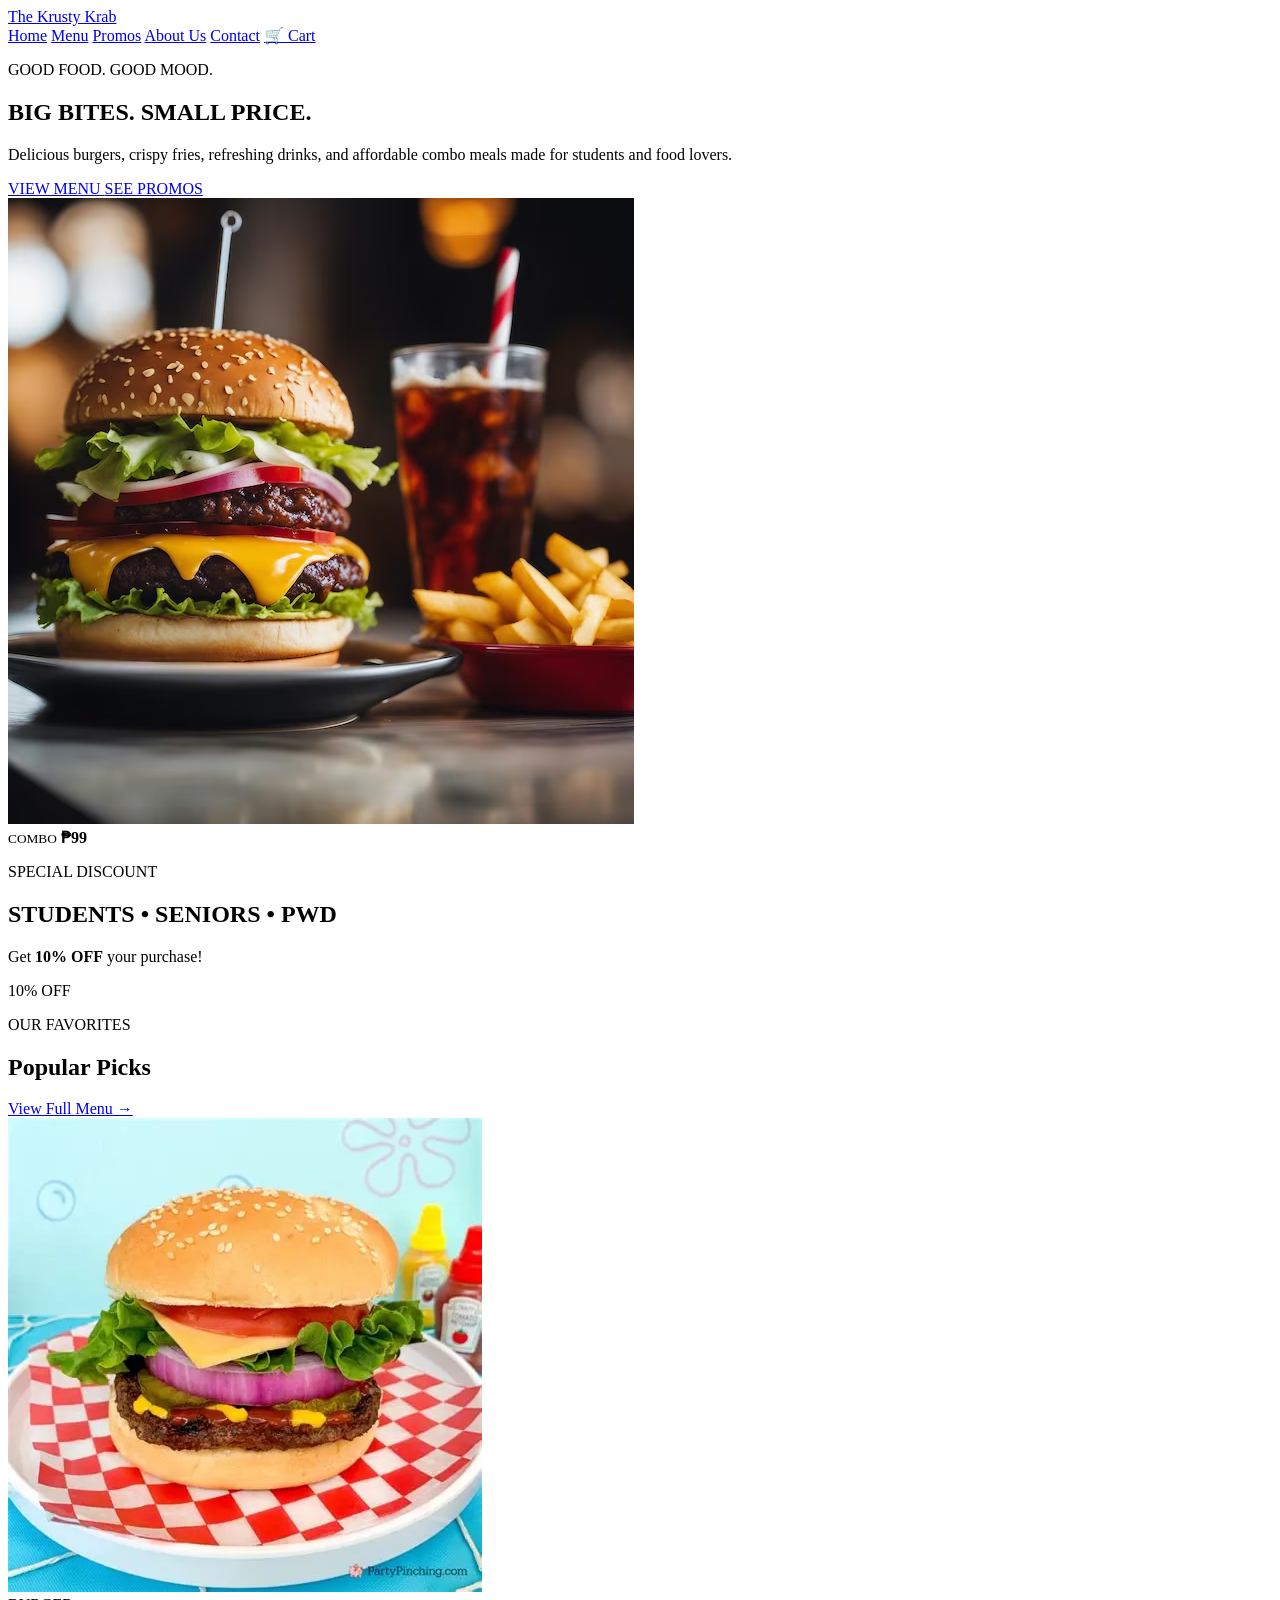
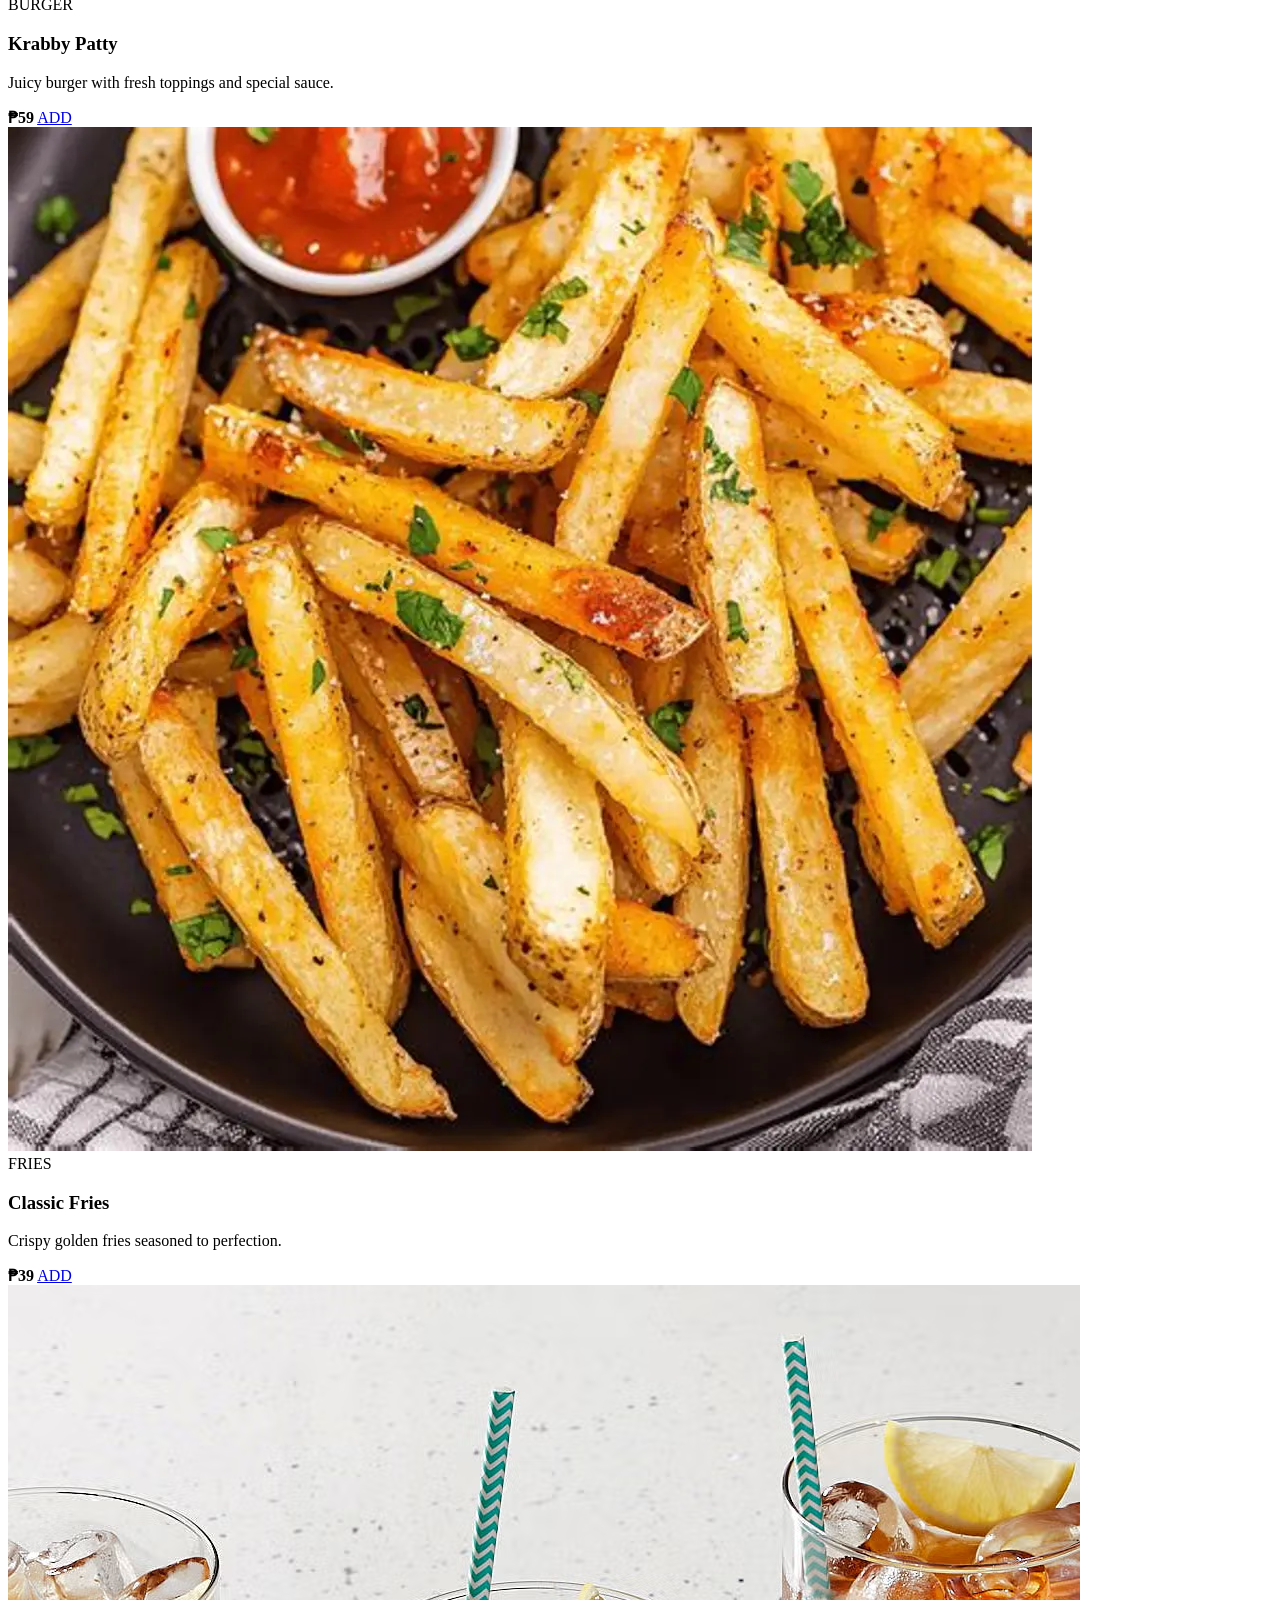
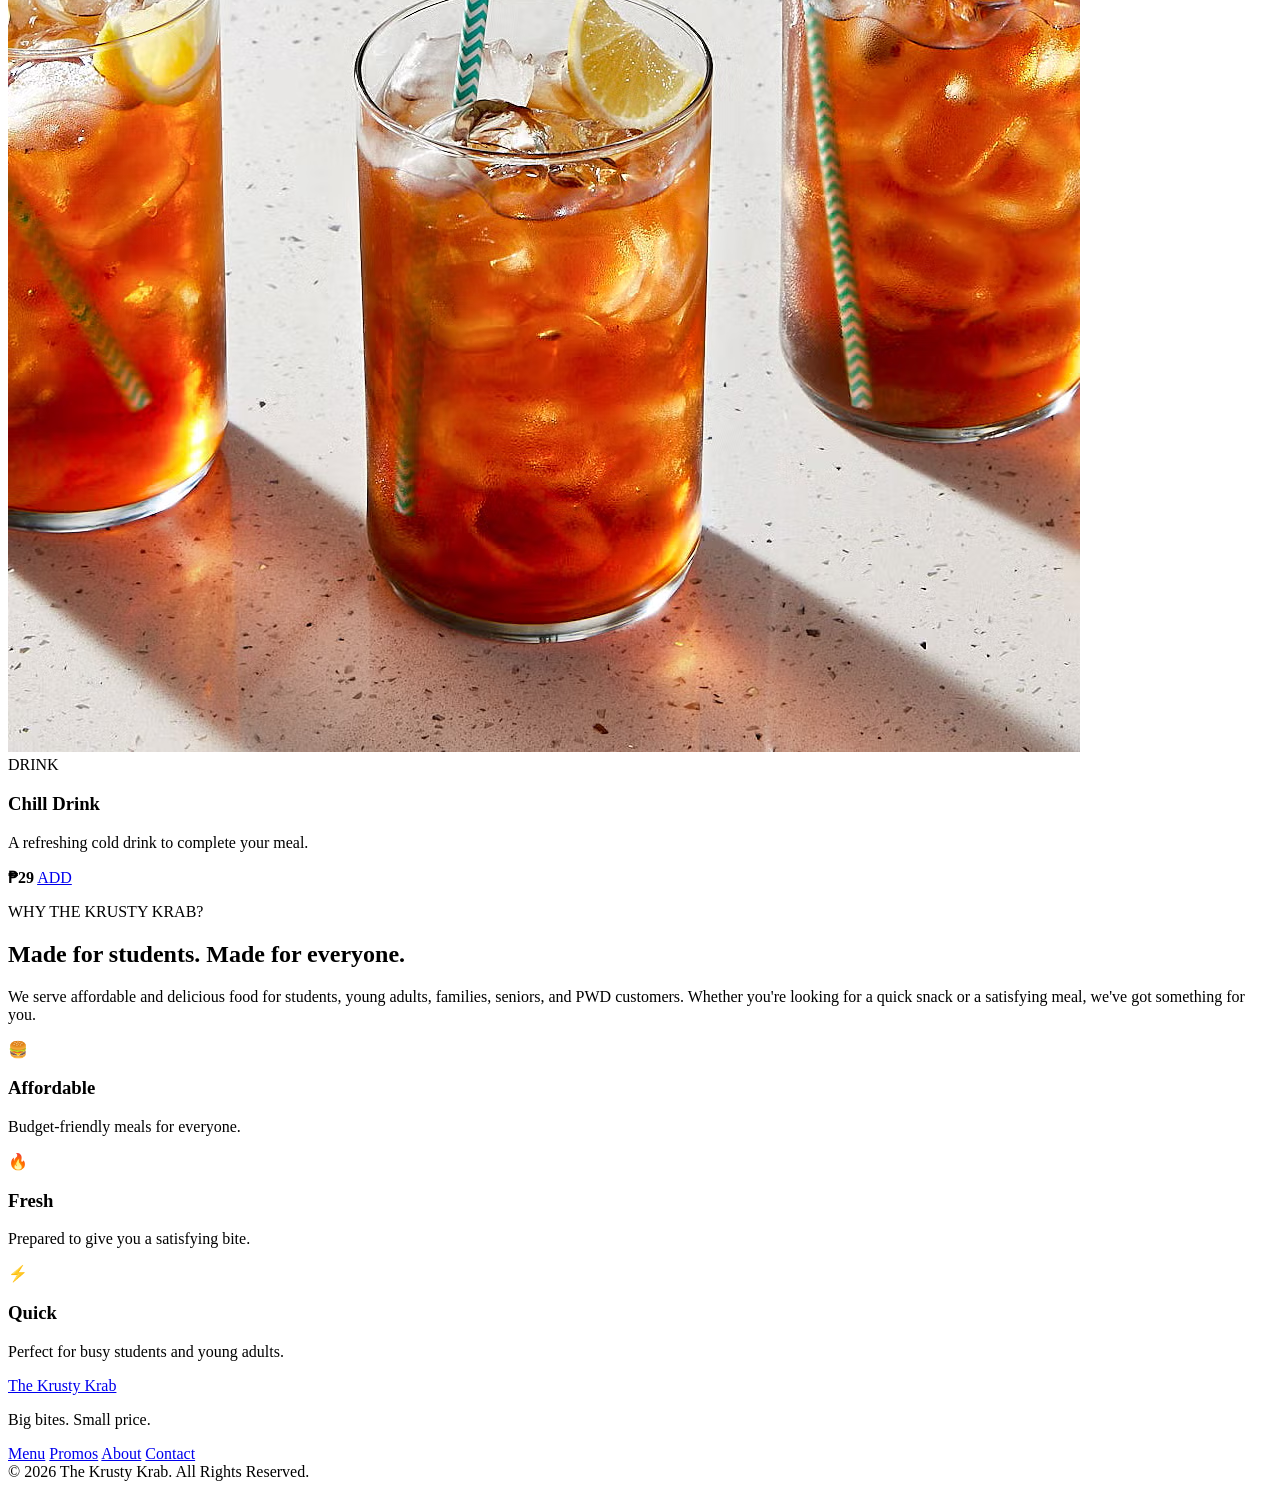
==== index.html @ c5af350b "Add files via upload" ====
<!DOCTYPE html>
<html lang="en">

<head>
    <meta charset="UTF-8">
    <meta name="viewport" content="width=device-width, initial-scale=1.0">

    <title>The Krusty Krab | Home</title>

    <link rel="stylesheet" href="style.css">
</head>

<body>

    <!-- ================= HEADER ================= -->

    <header>

        <div class="navbar">

            <a href="index.html" class="logo">
                <span>The Krusty Krab</span>
            </a>

            <nav>
                <a href="index.html" class="active">Home</a>
                <a href="menu.html">Menu</a>
                <a href="promos.html">Promos</a>
                <a href="about.html">About Us</a>
                <a href="contact.html">Contact</a>
                <a href="cart.html" class="cart-link">🛒 Cart</a>
            </nav>

        </div>

    </header>


    <!-- ================= HERO ================= -->

    <main>

        <section class="hero">

            <div class="hero-content">

                <p class="small-title">GOOD FOOD. GOOD MOOD.</p>

                <h1>
                    BIG BITES.
                    <span>SMALL PRICE.</span>
                </h1>

                <p>
                    Delicious burgers, crispy fries, refreshing drinks,
                    and affordable combo meals made for students and food lovers.
                </p>

                <div class="hero-buttons">
                    <a href="menu.html" class="btn primary-btn">
                        VIEW MENU
                    </a>

                    <a href="promos.html" class="btn secondary-btn">
                        SEE PROMOS
                    </a>
                </div>

            </div>


            <div class="hero-food">

                <div class="food-circle"></div>

                <img src="images/burger combo.avif" alt="Burger Fries and Drink">

                <div class="floating-price">
                    <small>COMBO</small>
                    <strong>₱99</strong>
                </div>

            </div>

        </section>


        <!-- ================= DISCOUNT ================= -->

        <section class="discount-banner">

            <div>
                <p class="discount-small">SPECIAL DISCOUNT</p>

                <h2>
                    STUDENTS • SENIORS • PWD
                </h2>

                <p>
                    Get <strong>10% OFF</strong> your purchase!
                </p>
            </div>

            <div class="discount-badge">
                10%
                <span>OFF</span>
            </div>

        </section>


        <!-- ================= FEATURED ================= -->

        <section class="section">

            <div class="section-heading">

                <div>
                    <p class="orange-text">OUR FAVORITES</p>

                    <h2>Popular Picks</h2>
                </div>

                <a href="menu.html" class="view-link">
                    View Full Menu →
                </a>

            </div>


            <div class="product-grid">


                <div class="product-card">

                    <div class="product-image">
                        <img src="images/krabby patty.webp" alt="Burger">
                    </div>

                    <div class="product-info">

                        <span class="category">
                            BURGER
                        </span>

                        <h3>Krabby Patty</h3>

                        <p>
                            Juicy burger with fresh toppings and special sauce.
                        </p>

                        <div class="product-bottom">

                            <strong>₱59</strong>

                            <a href="cart.html" class="small-btn">
                                ADD
                            </a>

                        </div>

                    </div>

                </div>


                <div class="product-card">

                    <div class="product-image">
                        <img src="images/fries.webp" alt="French Fries">
                    </div>

                    <div class="product-info">

                        <span class="category">
                            FRIES
                        </span>

                        <h3>Classic Fries</h3>

                        <p>
                            Crispy golden fries seasoned to perfection.
                        </p>

                        <div class="product-bottom">

                            <strong>₱39</strong>

                            <a href="cart.html" class="small-btn">
                                ADD
                            </a>

                        </div>

                    </div>

                </div>


                <div class="product-card">

                    <div class="product-image">

                        <img src="images/icetea.avif" alt="Cold Drink">

                    </div>

                    <div class="product-info">

                        <span class="category">
                            DRINK
                        </span>

                        <h3>Chill Drink</h3>

                        <p>
                            A refreshing cold drink to complete your meal.
                        </p>

                        <div class="product-bottom">

                            <strong>₱29</strong>

                            <a href="cart.html" class="small-btn">
                                ADD
                            </a>

                        </div>

                    </div>

                </div>

            </div>

        </section>


        <!-- ================= WHY US ================= -->

        <section class="why-section">

            <div class="why-content">

                <p class="orange-text">
                    WHY THE KRUSTY KRAB?
                </p>

                <h2>
                    Made for students.
                    <span>Made for everyone.</span>
                </h2>

                <p>
                    We serve affordable and delicious food for students,
                    young adults, families, seniors, and PWD customers.
                    Whether you're looking for a quick snack or a satisfying
                    meal, we've got something for you.
                </p>

            </div>


            <div class="features">

                <div class="feature">
                    <div class="feature-icon">🍔</div>
                    <h3>Affordable</h3>
                    <p>Budget-friendly meals for everyone.</p>
                </div>

                <div class="feature">
                    <div class="feature-icon">🔥</div>
                    <h3>Fresh</h3>
                    <p>Prepared to give you a satisfying bite.</p>
                </div>

                <div class="feature">
                    <div class="feature-icon">⚡</div>
                    <h3>Quick</h3>
                    <p>Perfect for busy students and young adults.</p>
                </div>

            </div>

        </section>

    </main>


    <!-- ================= FOOTER ================= -->

    <footer>

        <div class="footer-content">

            <div>

                <a href="index.html" class="logo footer-logo">
                    <span>The Krusty Krab</span>
                </a>

                <p>
                    Big bites. Small price.
                </p>

            </div>

            <div class="footer-links">

                <a href="menu.html">Menu</a>
                <a href="promos.html">Promos</a>
                <a href="about.html">About</a>
                <a href="contact.html">Contact</a>

            </div>

        </div>

        <div class="copyright">
            © 2026 The Krusty Krab. All Rights Reserved.
        </div>

    </footer>

</body>
</html>
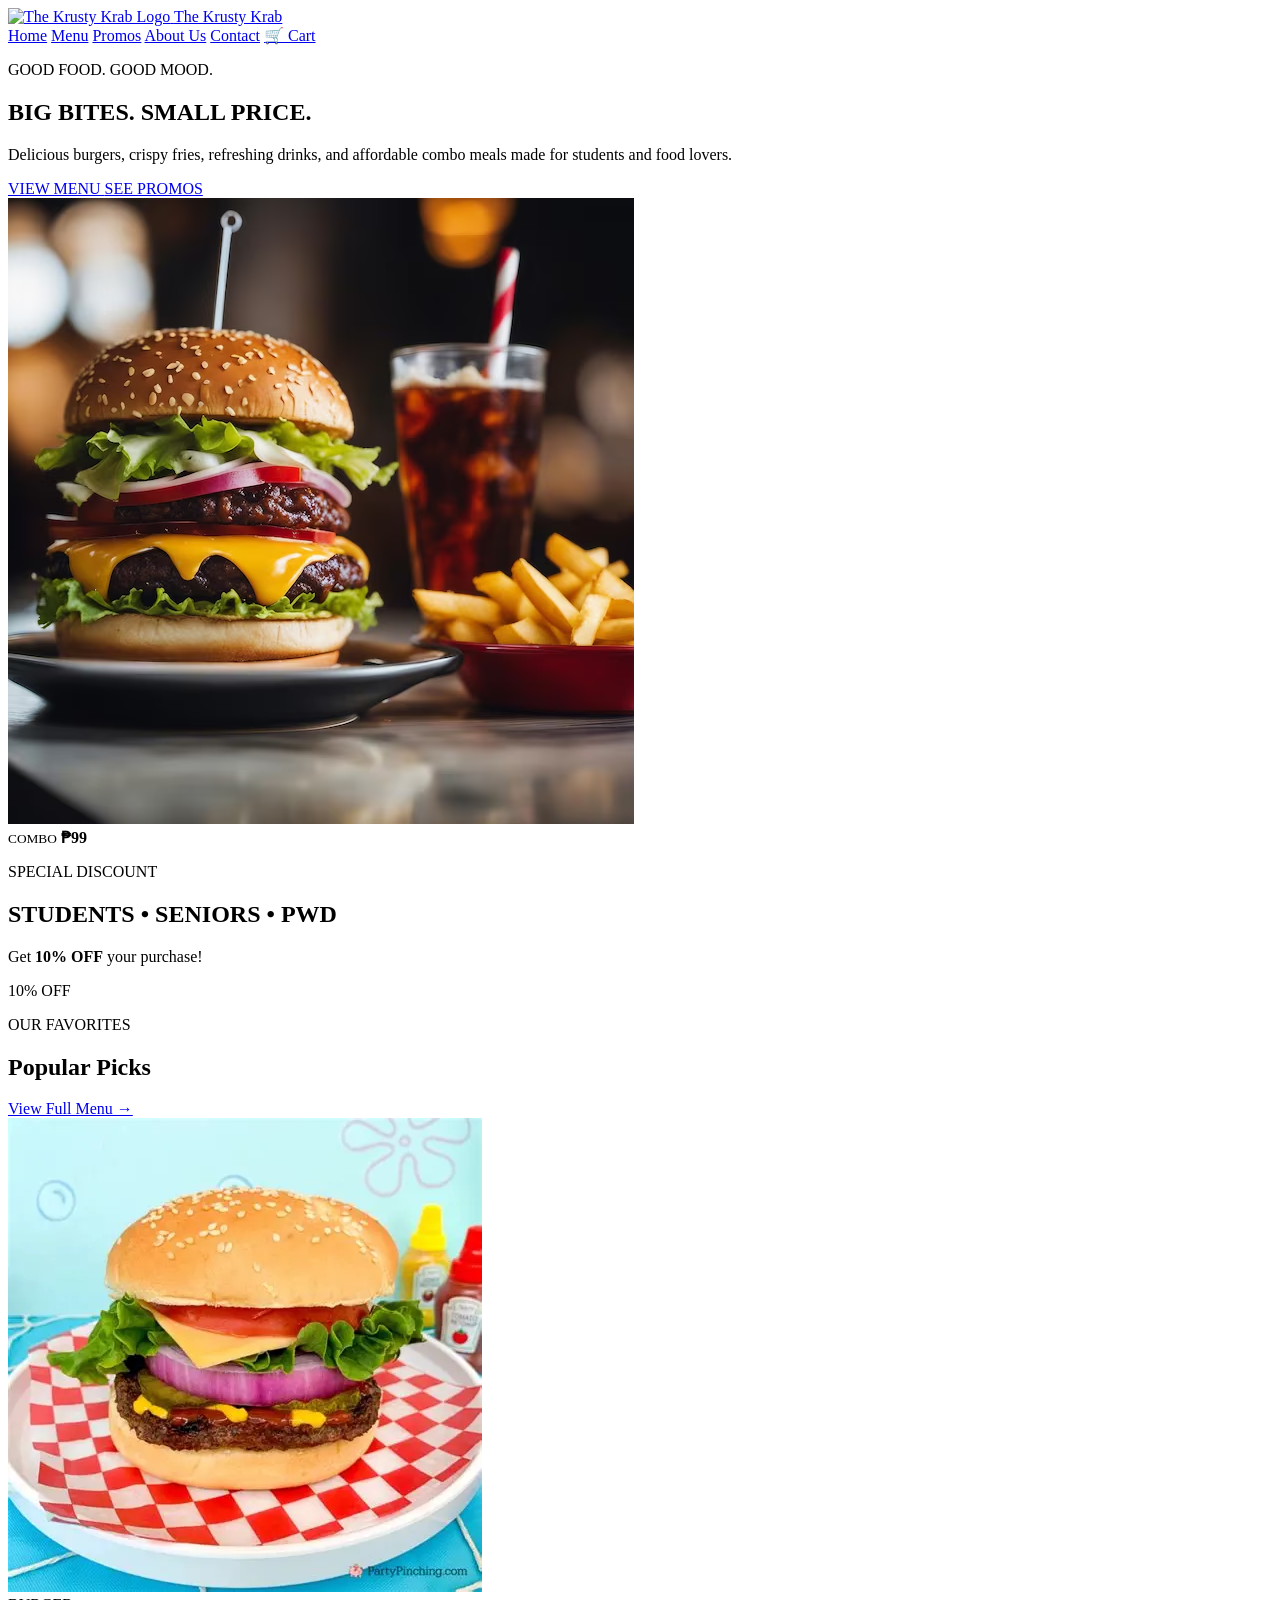
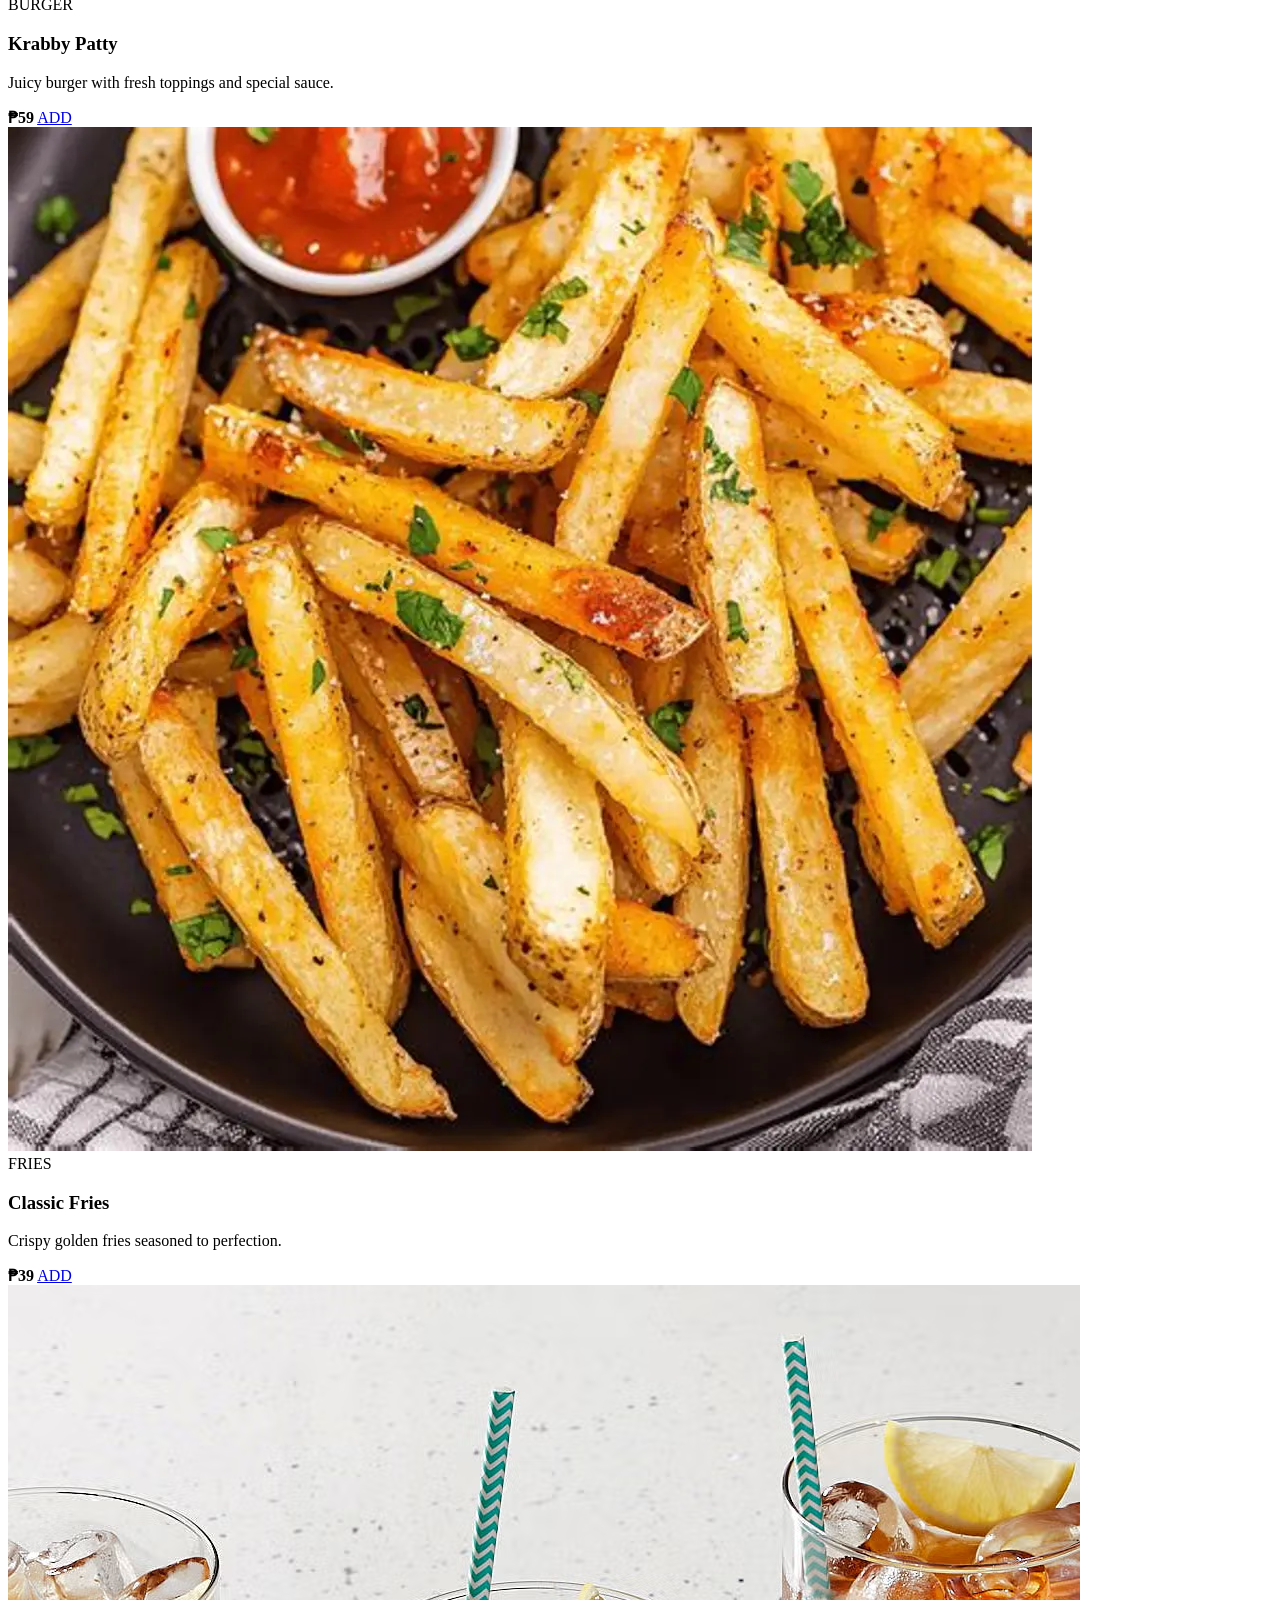
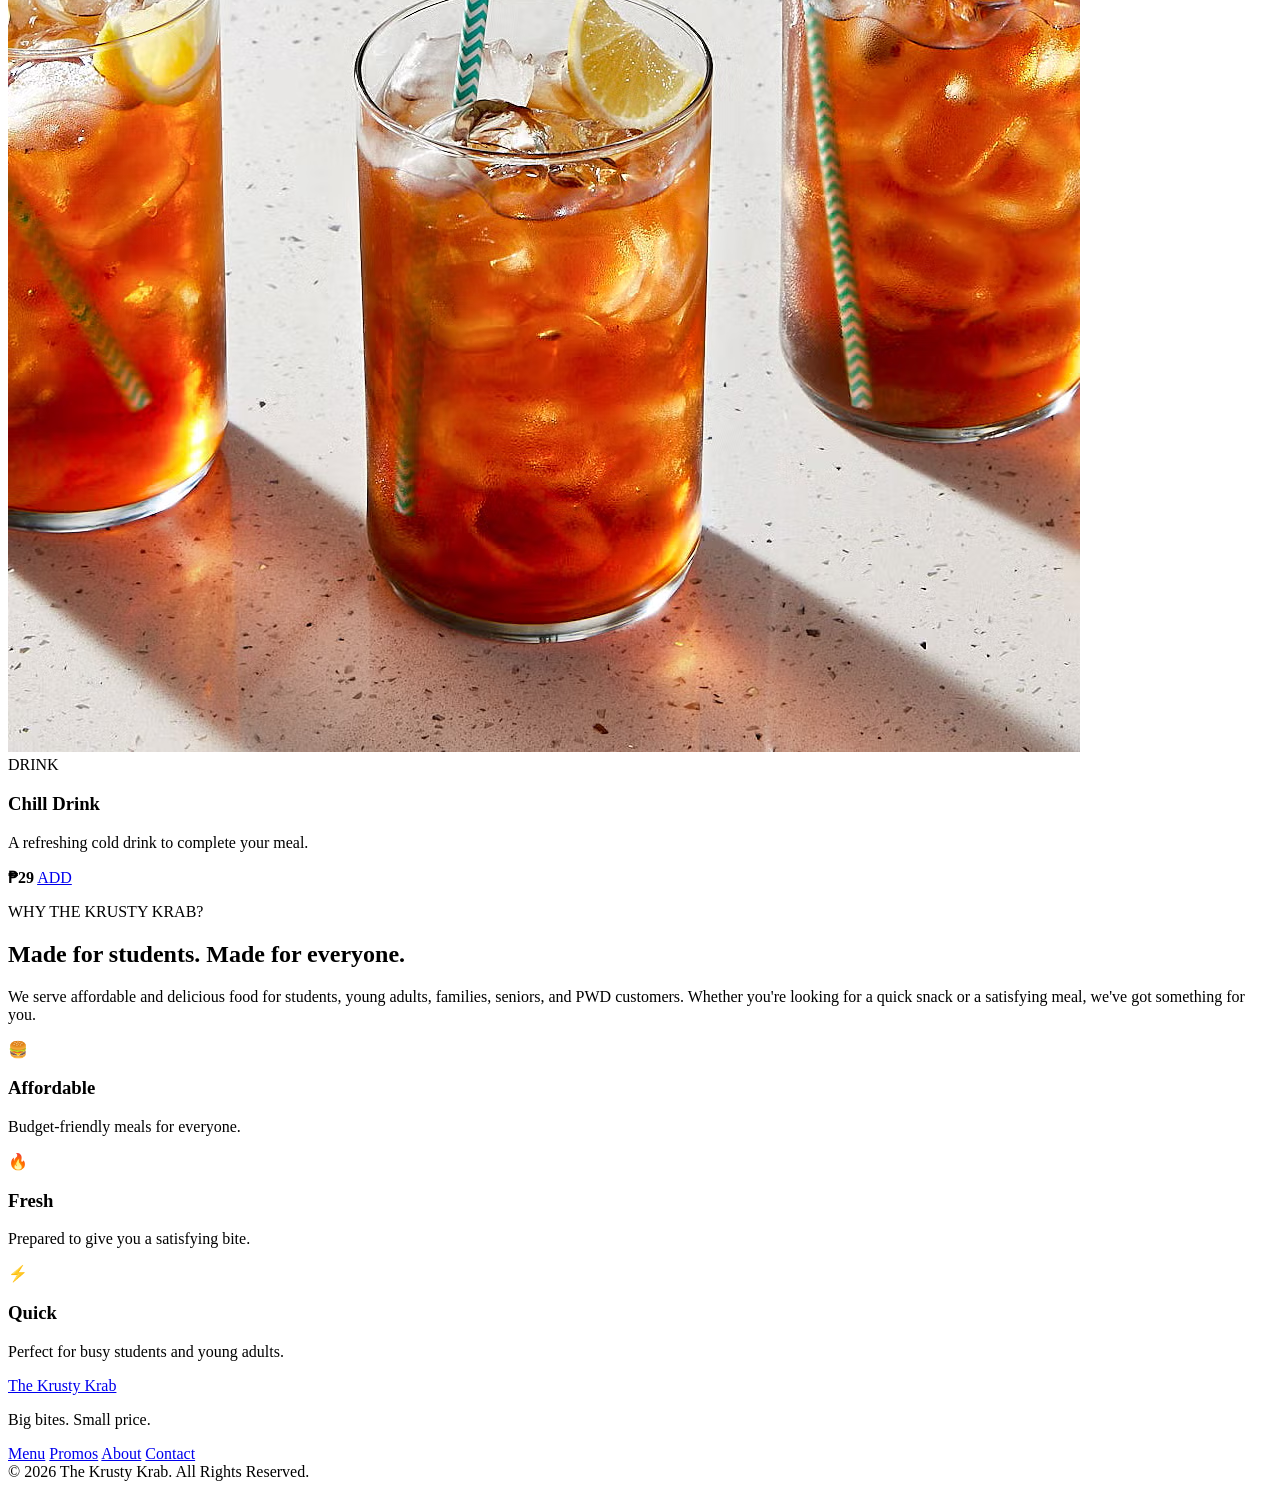
==== commit 862bf54a: "Add files via upload" ====
--- a/index.html
+++ b/index.html
@@ -19,7 +19,8 @@
         <div class="navbar">
 
             <a href="index.html" class="logo">
-                <span>The Krusty Krab</span>
+    <img src="images/kkk.png" alt="The Krusty Krab Logo">
+    <span>The Krusty Krab</span>
             </a>
 
             <nav>
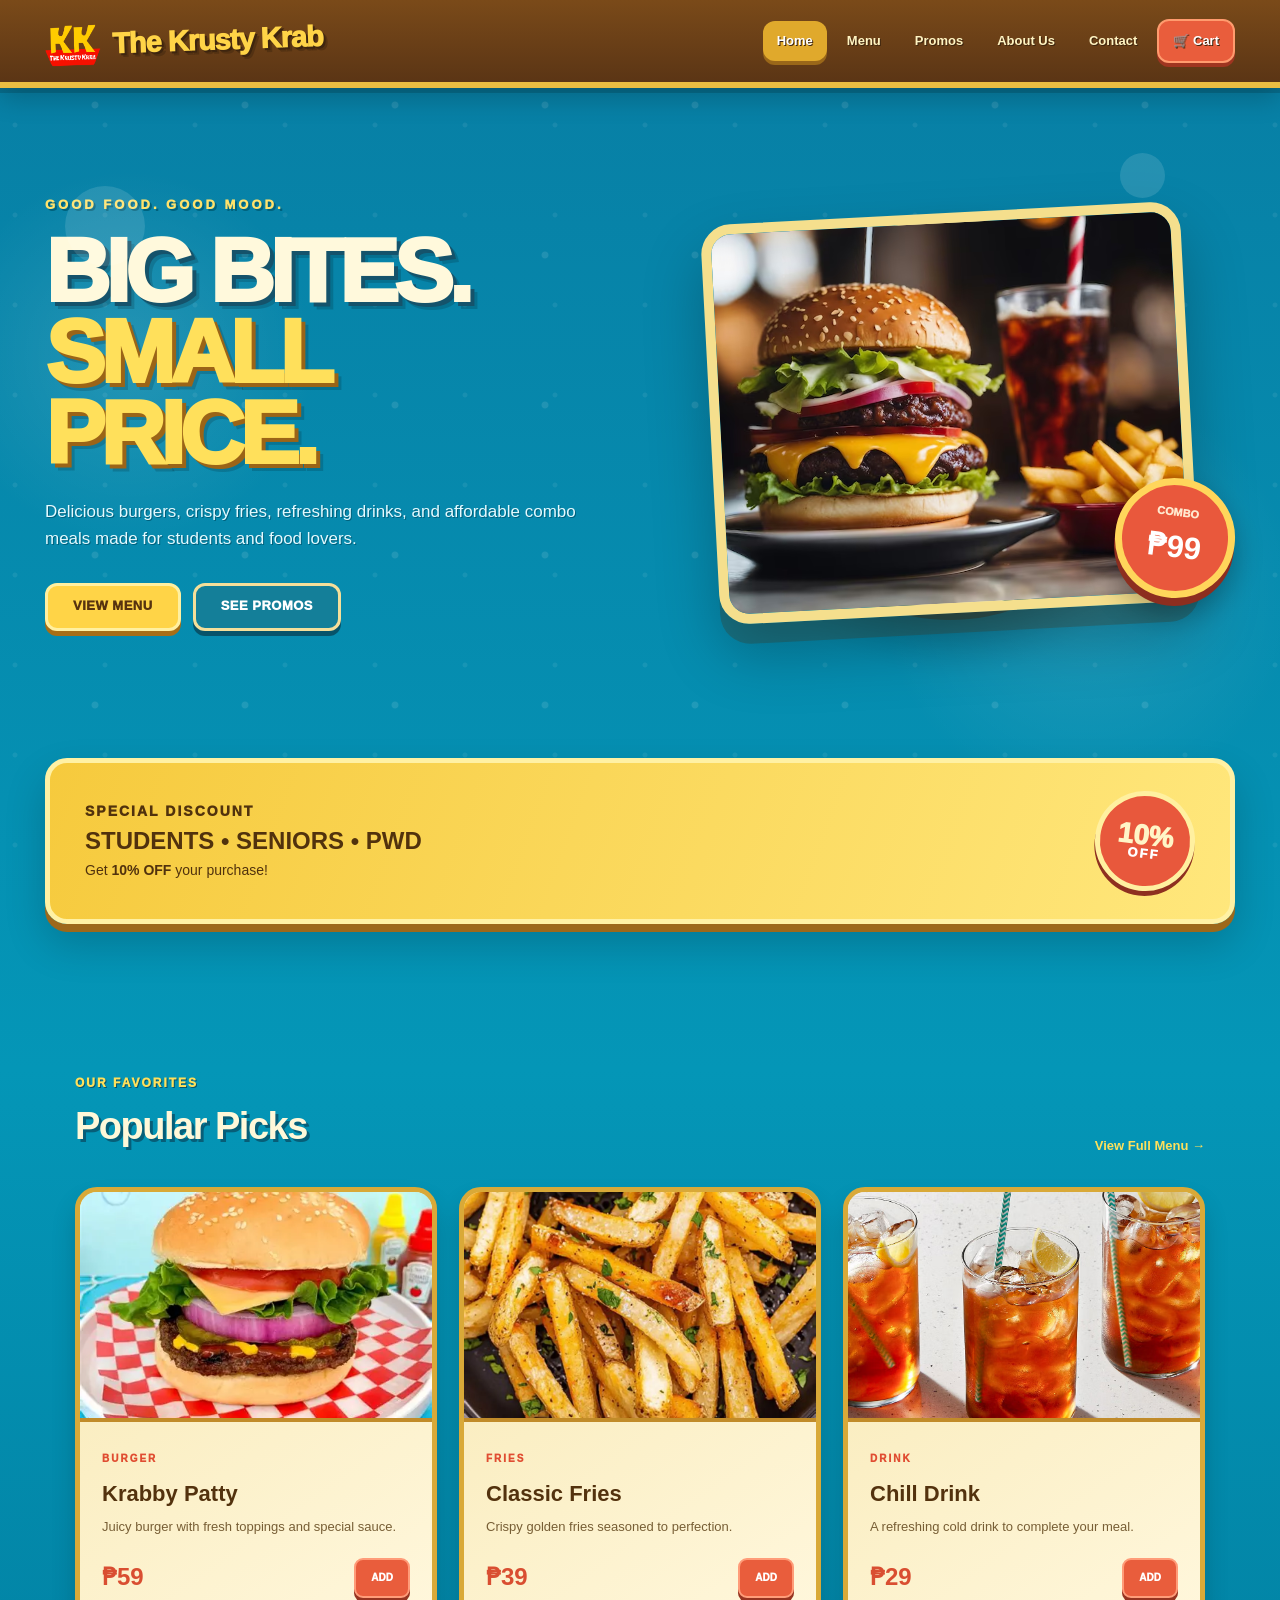
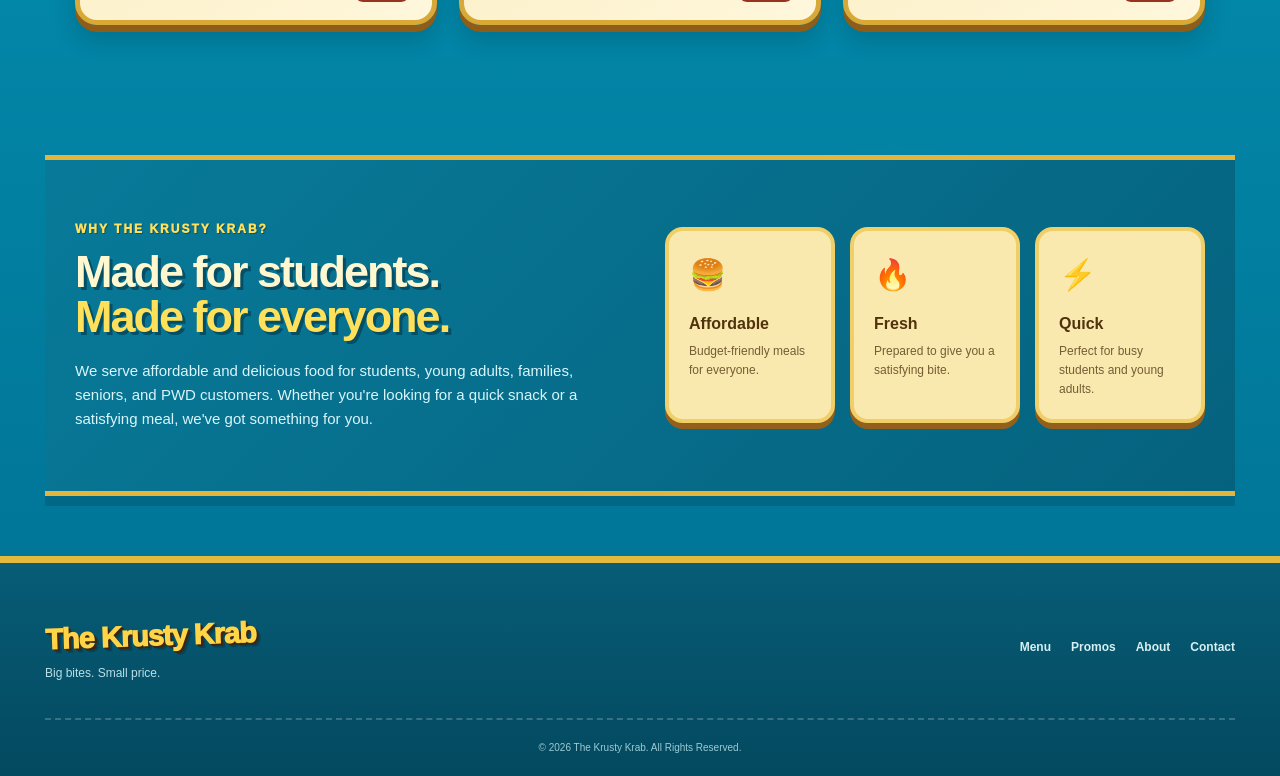
==== commit ca587c1c: "Add files via upload" ====
--- a/index.html
+++ b/index.html
@@ -12,7 +12,6 @@
 
 <body>
 
-    <!-- ================= HEADER ================= -->
 
     <header>
 
@@ -37,8 +36,6 @@
     </header>
 
 
-    <!-- ================= HERO ================= -->
-
     <main>
 
         <section class="hero">
@@ -86,8 +83,6 @@
         </section>
 
 
-        <!-- ================= DISCOUNT ================= -->
-
         <section class="discount-banner">
 
             <div>
@@ -110,8 +105,6 @@
         </section>
 
 
-        <!-- ================= FEATURED ================= -->
-
         <section class="section">
 
             <div class="section-heading">
@@ -236,8 +229,6 @@
 
         </section>
 
-
-        <!-- ================= WHY US ================= -->
 
         <section class="why-section">
 
@@ -289,8 +280,6 @@
     </main>
 
 
-    <!-- ================= FOOTER ================= -->
-
     <footer>
 
         <div class="footer-content">
--- a/style.css
+++ b/style.css
@@ -0,0 +1,3232 @@
+/* =========================================================
+   THE KRUSTY KRAB
+   Underwater Cartoon • Bikini Bottom Inspired
+   Ocean Blue • Sandy Yellow • Coral • Cream
+========================================================= */
+
+
+/* =========================================================
+   RESET
+========================================================= */
+
+* {
+    margin: 0;
+    padding: 0;
+    box-sizing: border-box;
+}
+
+html {
+    scroll-behavior: smooth;
+}
+
+body {
+    font-family: Arial, Helvetica, sans-serif;
+
+    background:
+        radial-gradient(circle at 10% 15%, rgba(255,255,255,0.12), transparent 8%),
+        radial-gradient(circle at 85% 25%, rgba(255,255,255,0.10), transparent 10%),
+        radial-gradient(circle at 70% 80%, rgba(255,255,255,0.08), transparent 8%),
+        linear-gradient(
+            180deg,
+            #087ea4 0%,
+            #0496b7 45%,
+            #006f91 100%
+        );
+
+    color: #fff;
+
+    line-height: 1.6;
+
+    overflow-x: hidden;
+}
+
+body::before {
+    content: "";
+
+    position: fixed;
+
+    inset: 0;
+
+    pointer-events: none;
+
+    background-image:
+        radial-gradient(circle, rgba(255,255,255,0.18) 3px, transparent 4px),
+        radial-gradient(circle, rgba(255,255,255,0.12) 2px, transparent 3px);
+
+    background-size:
+        150px 150px,
+        90px 90px;
+
+    background-position:
+        20px 30px,
+        60px 80px;
+
+    opacity: 0.6;
+
+    z-index: -1;
+}
+
+img {
+    width: 100%;
+    display: block;
+}
+
+a {
+    text-decoration: none;
+    color: inherit;
+}
+
+button,
+input,
+textarea {
+    font-family: inherit;
+}
+
+
+/* =========================================================
+   NAVIGATION
+========================================================= */
+
+header {
+    position: sticky;
+
+    top: 0;
+
+    z-index: 1000;
+
+    background:
+        linear-gradient(
+            180deg,
+            #7a4a19,
+            #5b3515
+        );
+
+    border-bottom: 6px solid #e9bd42;
+
+    box-shadow:
+        0 5px 0 rgba(0,0,0,0.15),
+        0 10px 25px rgba(0,0,0,0.20);
+}
+
+.navbar {
+    max-width: 1250px;
+
+    margin: auto;
+
+    min-height: 82px;
+
+    padding: 0 30px;
+
+    display: flex;
+
+    align-items: center;
+
+    justify-content: space-between;
+
+    gap: 30px;
+}
+
+
+/* =========================================================
+   KRUSTY KRAB LOGO
+========================================================= */
+
+.logo {
+    display: flex;
+
+    align-items: center;
+
+    gap: 12px;
+
+    font-size: 29px;
+
+    font-weight: 1000;
+
+    letter-spacing: -1px;
+
+    white-space: nowrap;
+
+    color: #fff7d1;
+
+    text-decoration: none;
+
+    text-shadow:
+        2px 2px 0 #3e250f,
+        4px 4px 0 rgba(0,0,0,0.18);
+
+    transform: rotate(-2deg);
+}
+
+
+/* ================= LOGO IMAGE ================= */
+
+.logo img {
+    width: 55px;
+
+    height: 55px;
+
+    object-fit: contain;
+
+    display: block;
+
+    flex-shrink: 0;
+}
+
+
+/* ================= LOGO TEXT ================= */
+
+.logo span {
+    color: #ffd447;
+}
+
+
+/* =========================================================
+   NAV LINKS
+========================================================= */
+
+nav {
+    display: flex;
+
+    align-items: center;
+
+    gap: 6px;
+
+    flex-wrap: wrap;
+}
+
+nav a {
+    padding: 10px 14px;
+
+    color: #fff4c2;
+
+    font-size: 13px;
+
+    font-weight: 900;
+
+    border-radius: 12px;
+
+    transition: 0.25s ease;
+
+    text-shadow:
+        1px 1px 0 #3d250f;
+}
+
+nav a:hover {
+    color: #fff;
+
+    background: #e0a92c;
+
+    transform: translateY(-2px);
+
+    box-shadow:
+        0 4px 0 #9a6719;
+}
+
+nav a.active {
+    color: #fff;
+
+    background: #e0a92c;
+
+    box-shadow:
+        0 4px 0 #9a6719;
+}
+
+.cart-link {
+    background: #e95d3c;
+
+    color: #fff !important;
+
+    border: 2px solid #ff9b6e;
+
+    box-shadow:
+        0 4px 0 #9f3520;
+}
+
+.cart-link:hover {
+    background: #ff7651;
+}
+
+
+/* =========================================================
+   HERO
+========================================================= */
+
+.hero {
+    max-width: 1250px;
+
+    min-height: 650px;
+
+    margin: auto;
+
+    padding: 70px 30px;
+
+    display: grid;
+
+    grid-template-columns: 1fr 1fr;
+
+    align-items: center;
+
+    gap: 50px;
+
+    position: relative;
+}
+
+.hero::before,
+.hero::after {
+    content: "";
+
+    position: absolute;
+
+    border-radius: 50%;
+
+    background: rgba(255,255,255,0.12);
+
+    pointer-events: none;
+}
+
+.hero::before {
+    width: 80px;
+    height: 80px;
+
+    left: 4%;
+    top: 15%;
+}
+
+.hero::after {
+    width: 45px;
+    height: 45px;
+
+    right: 8%;
+    top: 10%;
+}
+
+
+/* =========================================================
+   HERO CONTENT
+========================================================= */
+
+.hero-content {
+    max-width: 650px;
+}
+
+.small-title {
+    color: #ffe26b;
+
+    font-size: 13px;
+
+    font-weight: 1000;
+
+    letter-spacing: 3px;
+
+    margin-bottom: 15px;
+
+    text-shadow:
+        2px 2px 0 #00627d;
+}
+
+.hero h1 {
+    font-size: clamp(50px, 7vw, 90px);
+
+    line-height: 0.9;
+
+    letter-spacing: -5px;
+
+    font-weight: 1000;
+
+    margin-bottom: 25px;
+
+    color: #fff9dc;
+
+    text-shadow:
+        4px 4px 0 #15536b,
+        7px 7px 0 rgba(0,0,0,0.15);
+}
+
+.hero h1 span {
+    display: block;
+
+    color: #ffe05b;
+
+    text-shadow:
+        4px 4px 0 #9b6417,
+        7px 7px 0 rgba(0,0,0,0.15);
+}
+
+.hero-content > p:not(.small-title) {
+    color: #e4faff;
+
+    font-size: 17px;
+
+    max-width: 550px;
+
+    margin-bottom: 30px;
+
+    text-shadow:
+        1px 1px 0 #00617c;
+}
+
+
+/* =========================================================
+   BUTTONS
+========================================================= */
+
+.hero-buttons {
+    display: flex;
+
+    gap: 12px;
+
+    flex-wrap: wrap;
+}
+
+.btn {
+    display: inline-flex;
+
+    justify-content: center;
+
+    align-items: center;
+
+    min-height: 48px;
+
+    padding: 0 25px;
+
+    border-radius: 12px;
+
+    font-weight: 1000;
+
+    font-size: 13px;
+
+    letter-spacing: 0.5px;
+
+    transition: 0.25s ease;
+}
+
+.primary-btn {
+    background: #ffd447;
+
+    color: #57330f;
+
+    border: 3px solid #fff0a1;
+
+    box-shadow:
+        0 5px 0 #a76e16;
+}
+
+.primary-btn:hover {
+    background: #ffe77d;
+
+    transform: translateY(-3px);
+
+    box-shadow:
+        0 8px 0 #a76e16;
+}
+
+.secondary-btn {
+    border: 3px solid #f5df9a;
+
+    color: #fff;
+
+    background: #147f99;
+
+    box-shadow:
+        0 5px 0 #07536a;
+}
+
+.secondary-btn:hover {
+    background: #1a9bb8;
+
+    transform: translateY(-3px);
+}
+
+
+/* =========================================================
+   HERO FOOD
+========================================================= */
+
+.hero-food {
+    position: relative;
+
+    min-height: 480px;
+
+    display: flex;
+
+    align-items: center;
+
+    justify-content: center;
+}
+
+.food-circle {
+    position: absolute;
+
+    width: 390px;
+
+    height: 390px;
+
+    border-radius: 50%;
+
+    background:
+        radial-gradient(
+            circle at 35% 30%,
+            #ffe778,
+            #e9b62f 55%,
+            #a96c1d
+        );
+
+    border: 12px solid #fff0a8;
+
+    box-shadow:
+        0 12px 0 rgba(67,39,9,0.35),
+        0 25px 50px rgba(0,0,0,0.22);
+}
+
+.hero-food img {
+    position: relative;
+
+    width: 480px;
+
+    height: 400px;
+
+    object-fit: cover;
+
+    border-radius: 30px;
+
+    transform: rotate(-3deg);
+
+    box-shadow:
+        0 20px 0 rgba(72,40,10,0.25),
+        0 30px 60px rgba(0,0,0,0.25);
+
+    border: 10px solid #f5df8d;
+}
+
+
+/* =========================================================
+   FLOATING PRICE
+========================================================= */
+
+.floating-price {
+    position: absolute;
+
+    right: 0;
+
+    bottom: 55px;
+
+    width: 120px;
+
+    height: 120px;
+
+    border-radius: 50%;
+
+    background: #e9583c;
+
+    color: white;
+
+    display: flex;
+
+    flex-direction: column;
+
+    justify-content: center;
+
+    align-items: center;
+
+    border: 7px solid #ffd65b;
+
+    box-shadow:
+        0 8px 0 #8d2e1f,
+        0 15px 30px rgba(0,0,0,0.3);
+
+    transform: rotate(7deg);
+}
+
+.floating-price small {
+    font-size: 11px;
+
+    font-weight: 1000;
+
+    color: #ffe9cf;
+}
+
+.floating-price strong {
+    font-size: 31px;
+
+    color: #fff;
+}
+
+
+/* =========================================================
+   DISCOUNT BANNER
+========================================================= */
+
+.discount-banner {
+    max-width: 1190px;
+
+    margin: 20px auto 80px;
+
+    padding: 28px 35px;
+
+    border-radius: 22px;
+
+    background:
+        linear-gradient(
+            110deg,
+            #f6ca3d,
+            #ffe77c
+        );
+
+    color: #51320d;
+
+    border: 5px solid #fff1a4;
+
+    display: flex;
+
+    justify-content: space-between;
+
+    align-items: center;
+
+    gap: 20px;
+
+    box-shadow:
+        0 8px 0 #9d681a,
+        0 20px 40px rgba(0,0,0,0.18);
+}
+
+.discount-small {
+    font-size: 11px;
+
+    font-weight: 1000;
+
+    letter-spacing: 2px;
+}
+
+.discount-banner h2 {
+    font-size: 24px;
+
+    line-height: 1.1;
+
+    margin: 5px 0;
+}
+
+.discount-banner p {
+    font-size: 14px;
+}
+
+.discount-badge {
+    width: 100px;
+
+    height: 100px;
+
+    flex-shrink: 0;
+
+    border-radius: 50%;
+
+    background: #e8583c;
+
+    color: #fff5c7;
+
+    border: 5px solid #fff0a0;
+
+    display: flex;
+
+    flex-direction: column;
+
+    align-items: center;
+
+    justify-content: center;
+
+    font-size: 28px;
+
+    font-weight: 1000;
+
+    line-height: 0.9;
+
+    transform: rotate(7deg);
+
+    box-shadow:
+        0 5px 0 #8e3020;
+}
+
+.discount-badge span {
+    font-size: 13px;
+
+    color: white;
+
+    letter-spacing: 2px;
+}
+
+
+/* =========================================================
+   GENERAL SECTIONS
+========================================================= */
+
+.section {
+    max-width: 1190px;
+
+    margin: 0 auto;
+
+    padding: 70px 30px;
+}
+
+.section-heading {
+    display: flex;
+
+    justify-content: space-between;
+
+    align-items: end;
+
+    margin-bottom: 30px;
+}
+
+.section-heading h2 {
+    font-size: 38px;
+
+    letter-spacing: -1.5px;
+
+    margin-top: 3px;
+
+    color: #fff8d9;
+
+    text-shadow:
+        3px 3px 0 #075e78;
+}
+
+.orange-text {
+    color: #ffe05b;
+
+    font-size: 12px;
+
+    font-weight: 1000;
+
+    letter-spacing: 2px;
+
+    text-shadow:
+        1px 1px 0 #07556e;
+}
+
+.view-link {
+    color: #ffe05b;
+
+    font-size: 13px;
+
+    font-weight: 900;
+}
+
+.view-link:hover {
+    color: white;
+
+    text-decoration: underline;
+}
+
+
+/* =========================================================
+   PRODUCT CARDS
+========================================================= */
+
+.product-grid {
+    display: grid;
+
+    grid-template-columns:
+        repeat(3, 1fr);
+
+    gap: 22px;
+}
+
+.product-card {
+    background:
+        linear-gradient(
+            145deg,
+            #f8e9b4,
+            #fff7dc
+        );
+
+    color: #51330e;
+
+    border: 5px solid #d9a938;
+
+    border-radius: 22px;
+
+    overflow: hidden;
+
+    transition: 0.3s ease;
+
+    box-shadow:
+        0 7px 0 #8f5d18,
+        0 15px 25px rgba(0,0,0,0.16);
+}
+
+.product-card:hover {
+    transform: translateY(-8px) rotate(-1deg);
+
+    border-color: #ffe05b;
+
+    box-shadow:
+        0 12px 0 #8f5d18,
+        0 25px 35px rgba(0,0,0,0.20);
+}
+
+.product-image {
+    height: 230px;
+
+    position: relative;
+
+    overflow: hidden;
+
+    background:
+        linear-gradient(
+            135deg,
+            #d9f5e7,
+            #91d7c1
+        );
+
+    border-bottom: 4px solid #c18b29;
+}
+
+.product-image img {
+    width: 100%;
+
+    height: 100%;
+
+    object-fit: cover;
+
+    transition: 0.5s ease;
+}
+
+.product-card:hover .product-image img {
+    transform: scale(1.08) rotate(1deg);
+}
+
+.product-info {
+    padding: 22px;
+}
+
+.category {
+    color: #e04d32;
+
+    font-size: 10px;
+
+    font-weight: 1000;
+
+    letter-spacing: 2px;
+}
+
+.product-info h3 {
+    font-size: 22px;
+
+    margin: 6px 0;
+
+    color: #53320e;
+}
+
+.product-info p {
+    color: #775e35;
+
+    font-size: 13px;
+
+    margin-bottom: 20px;
+}
+
+.product-bottom {
+    display: flex;
+
+    align-items: center;
+
+    justify-content: space-between;
+
+    gap: 10px;
+}
+
+.product-bottom strong {
+    font-size: 24px;
+
+    color: #d94e31;
+}
+
+.small-btn {
+    background: #e95d3c;
+
+    color: white;
+
+    font-size: 10px;
+
+    font-weight: 1000;
+
+    padding: 10px 15px;
+
+    border-radius: 9px;
+
+    border: 2px solid #ff9c79;
+
+    box-shadow:
+        0 4px 0 #963421;
+
+    transition: 0.25s ease;
+}
+
+.small-btn:hover {
+    background: #ff7551;
+
+    transform: translateY(-2px);
+}
+
+
+/* =========================================================
+   WHY SECTION
+========================================================= */
+
+.why-section {
+    max-width: 1190px;
+
+    margin: 60px auto;
+
+    padding: 60px 30px;
+
+    display: grid;
+
+    grid-template-columns: 1fr 1fr;
+
+    gap: 50px;
+
+    align-items: center;
+
+    background:
+        linear-gradient(
+            135deg,
+            #087a99,
+            #05627e
+        );
+
+    border-top: 5px solid #e3b53c;
+
+    border-bottom: 5px solid #e3b53c;
+
+    box-shadow:
+        0 10px 0 rgba(0,0,0,0.12);
+}
+
+.why-content h2 {
+    font-size: 45px;
+
+    line-height: 1;
+
+    margin: 10px 0 20px;
+
+    letter-spacing: -2px;
+
+    color: #fff7d0;
+
+    text-shadow:
+        3px 3px 0 #044e66;
+}
+
+.why-content h2 span {
+    color: #ffe05b;
+
+    display: block;
+}
+
+.why-content > p:last-child {
+    color: #d9f6fb;
+
+    font-size: 15px;
+
+    max-width: 550px;
+}
+
+.features {
+    display: grid;
+
+    grid-template-columns:
+        repeat(3, 1fr);
+
+    gap: 15px;
+}
+
+.feature {
+    padding: 20px;
+
+    border: 4px solid #f1cf68;
+
+    border-radius: 18px;
+
+    background: #f9e9ae;
+
+    color: #50320d;
+
+    box-shadow:
+        0 6px 0 #93601b;
+}
+
+.feature-icon {
+    font-size: 30px;
+
+    margin-bottom: 12px;
+}
+
+.feature h3 {
+    font-size: 16px;
+
+    margin-bottom: 5px;
+}
+
+.feature p {
+    color: #755d35;
+
+    font-size: 12px;
+}
+
+
+/* =========================================================
+   PAGE HERO
+========================================================= */
+
+.page-hero {
+    max-width: 1190px;
+
+    margin: auto;
+
+    padding: 100px 30px 70px;
+
+    text-align: center;
+}
+
+.page-hero h1 {
+    font-size: clamp(45px, 7vw, 75px);
+
+    letter-spacing: -4px;
+
+    line-height: 1;
+
+    margin: 8px 0 20px;
+
+    color: #fff7d1;
+
+    text-shadow:
+        4px 4px 0 #07556e;
+}
+
+.page-hero > p:last-child {
+    color: #d5f3f8;
+
+    max-width: 600px;
+
+    margin: auto;
+}
+
+
+/* =========================================================
+   MENU
+========================================================= */
+
+.menu-categories {
+    max-width: 900px;
+
+    margin: 0 auto 40px;
+
+    display: flex;
+
+    justify-content: center;
+
+    flex-wrap: wrap;
+
+    gap: 10px;
+
+    padding: 0 20px;
+}
+
+.menu-categories a {
+    padding: 12px 20px;
+
+    border: 3px solid #e1bb4c;
+
+    background: #f9e9b4;
+
+    border-radius: 50px;
+
+    color: #59370f;
+
+    font-size: 13px;
+
+    font-weight: 900;
+
+    transition: 0.25s;
+}
+
+.menu-categories a:hover {
+    color: #fff;
+
+    background: #e45a3b;
+
+    border-color: #ff9877;
+
+    transform: translateY(-3px);
+}
+
+.menu-section {
+    max-width: 1190px;
+
+    margin: auto;
+
+    padding: 50px 30px;
+}
+
+.featured-card {
+    border-color: #ffe05b;
+}
+
+.popular-label {
+    position: absolute;
+
+    top: 15px;
+
+    left: 15px;
+
+    padding: 8px 12px;
+
+    background: #e8583c;
+
+    color: #fff;
+
+    font-size: 9px;
+
+    font-weight: 1000;
+
+    border-radius: 7px;
+
+    border: 2px solid #ffb08e;
+
+    box-shadow:
+        0 4px 0 #8f3020;
+}
+
+
+/* =========================================================
+   PROMOS
+========================================================= */
+
+.promo-main {
+    max-width: 1190px;
+
+    margin: auto;
+
+    padding: 20px 30px 70px;
+}
+
+.promo-card {
+    min-height: 330px;
+
+    padding: 45px;
+
+    display: grid;
+
+    grid-template-columns: 280px 1fr;
+
+    align-items: center;
+
+    gap: 45px;
+
+    background:
+        linear-gradient(
+            135deg,
+            #f3c83f,
+            #ffe681
+        );
+
+    color: #51310c;
+
+    border: 6px solid #fff0a0;
+
+    border-radius: 28px;
+
+    overflow: hidden;
+
+    position: relative;
+
+    box-shadow:
+        0 9px 0 #95621b;
+}
+
+.promo-card::after {
+    content: "";
+
+    position: absolute;
+
+    width: 400px;
+
+    height: 400px;
+
+    border-radius: 50%;
+
+    border: 60px solid rgba(255,255,255,0.22);
+
+    right: -150px;
+
+    top: -150px;
+}
+
+.promo-number {
+    font-size: 110px;
+
+    font-weight: 1000;
+
+    letter-spacing: -8px;
+
+    position: relative;
+
+    z-index: 2;
+
+    color: #e45135;
+
+    text-shadow:
+        5px 5px 0 #fff1a0;
+}
+
+.promo-content {
+    position: relative;
+
+    z-index: 2;
+}
+
+.promo-content .orange-text {
+    color: #a85317;
+}
+
+.promo-content h2 {
+    font-size: 45px;
+
+    line-height: 0.95;
+
+    max-width: 500px;
+
+    margin: 8px 0 15px;
+}
+
+.promo-content > p:not(.orange-text) {
+    max-width: 600px;
+
+    font-size: 15px;
+}
+
+.promo-tags {
+    display: flex;
+
+    gap: 8px;
+
+    flex-wrap: wrap;
+
+    margin-top: 20px;
+}
+
+.promo-tags span {
+    background: #e45135;
+
+    color: white;
+
+    padding: 8px 12px;
+
+    border-radius: 20px;
+
+    font-size: 10px;
+
+    font-weight: 1000;
+}
+
+.promo-note {
+    margin-top: 25px;
+
+    padding: 30px;
+
+    background: #f8e9b4;
+
+    border: 4px solid #d5a638;
+
+    border-radius: 18px;
+
+    color: #50310c;
+
+    box-shadow:
+        0 6px 0 #8f5e1a;
+}
+
+.promo-note h3 {
+    font-size: 20px;
+
+    margin-bottom: 15px;
+}
+
+.promo-note ol {
+    padding-left: 22px;
+
+    color: #705a35;
+}
+
+.promo-note li {
+    margin-bottom: 8px;
+}
+
+.note {
+    color: #806f50;
+
+    font-size: 11px;
+
+    margin-top: 15px;
+}
+
+.combo-promo-grid {
+    display: grid;
+
+    grid-template-columns: 1fr 1fr;
+
+    gap: 20px;
+}
+
+.combo-box {
+    background: #f8e9b4;
+
+    color: #50320d;
+
+    border: 4px solid #d6a83a;
+
+    border-radius: 20px;
+
+    padding: 20px;
+
+    display: flex;
+
+    align-items: center;
+
+    gap: 25px;
+
+    box-shadow:
+        0 6px 0 #8f5d19;
+}
+
+.combo-image {
+    width: 180px;
+
+    height: 180px;
+
+    flex-shrink: 0;
+
+    border-radius: 15px;
+
+    overflow: hidden;
+
+    border: 4px solid #fff0a2;
+}
+
+.combo-image img {
+    height: 100%;
+
+    object-fit: cover;
+}
+
+.combo-box h3 {
+    font-size: 23px;
+
+    margin: 5px 0;
+}
+
+.combo-box p {
+    color: #755d35;
+
+    font-size: 13px;
+
+    margin-bottom: 15px;
+}
+
+.combo-box strong {
+    font-size: 25px;
+
+    color: #df5134;
+}
+
+.orange-box {
+    background:
+        linear-gradient(
+            135deg,
+            #e95b3d,
+            #ff815b
+        );
+
+    color: white;
+
+    border: 4px solid #ffb08f;
+
+    padding: 40px;
+
+    box-shadow:
+        0 6px 0 #8e3020;
+}
+
+.orange-box h2 {
+    font-size: 45px;
+
+    line-height: 0.9;
+
+    margin: 5px 0 15px;
+}
+
+.orange-box p {
+    color: #fff0e5;
+
+    max-width: 400px;
+}
+
+.white-small {
+    font-size: 12px !important;
+
+    font-weight: 900;
+
+    letter-spacing: 2px;
+}
+
+.white-btn {
+    margin-top: 15px;
+
+    background: #ffe16a;
+
+    color: #51320d;
+
+    border: none;
+}
+
+.white-btn:hover {
+    background: white;
+
+    color: #51320d;
+}
+
+
+/* =========================================================
+   ABOUT
+========================================================= */
+
+.about-section {
+    max-width: 1190px;
+
+    margin: auto;
+
+    padding: 40px 30px 100px;
+
+    display: grid;
+
+    grid-template-columns: 1fr 1fr;
+
+    gap: 70px;
+
+    align-items: center;
+}
+
+.about-image {
+    position: relative;
+}
+
+.about-image img {
+    height: 480px;
+
+    object-fit: cover;
+
+    border-radius: 28px;
+
+    border: 7px solid #e5bd49;
+
+    box-shadow:
+        0 8px 0 #8c5c18,
+        0 20px 40px rgba(0,0,0,0.18);
+}
+
+.about-image-label {
+    position: absolute;
+
+    bottom: 20px;
+
+    left: 20px;
+
+    padding: 15px 20px;
+
+    background: #e95d3c;
+
+    color: white;
+
+    border: 4px solid #ffb18d;
+
+    border-radius: 12px;
+
+    display: flex;
+
+    flex-direction: column;
+
+    box-shadow:
+        0 5px 0 #8d3020;
+}
+
+.about-image-label strong {
+    color: #ffe268;
+
+    font-size: 18px;
+}
+
+.about-image-label span {
+    font-size: 11px;
+
+    letter-spacing: 2px;
+}
+
+.about-text h2 {
+    font-size: 48px;
+
+    line-height: 0.95;
+
+    letter-spacing: -2px;
+
+    margin: 10px 0 25px;
+
+    color: #fff7d1;
+
+    text-shadow:
+        3px 3px 0 #07556e;
+}
+
+.about-text h2 span {
+    color: #ffe05b;
+
+    display: block;
+}
+
+.about-text p:not(.orange-text) {
+    color: #d6f1f5;
+
+    font-size: 15px;
+
+    margin-bottom: 18px;
+}
+
+.values-section {
+    max-width: 1190px;
+
+    margin: auto;
+
+    padding: 80px 30px;
+}
+
+.centered {
+    justify-content: center;
+
+    text-align: center;
+}
+
+.values-grid {
+    display: grid;
+
+    grid-template-columns:
+        repeat(3, 1fr);
+
+    gap: 20px;
+}
+
+.value-card {
+    text-align: center;
+
+    background: #f8e9b4;
+
+    color: #50310c;
+
+    border: 4px solid #d6a83b;
+
+    border-radius: 20px;
+
+    padding: 35px 25px;
+
+    transition: 0.3s;
+
+    box-shadow:
+        0 6px 0 #8d5b18;
+}
+
+.value-card:hover {
+    border-color: #ffe05b;
+
+    transform: translateY(-5px);
+}
+
+.value-icon {
+    font-size: 40px;
+
+    margin-bottom: 15px;
+}
+
+.value-card h3 {
+    font-size: 21px;
+
+    margin-bottom: 8px;
+}
+
+.value-card p {
+    color: #755e37;
+
+    font-size: 13px;
+}
+
+.target-section {
+    max-width: 1190px;
+
+    margin: 30px auto 100px;
+
+    padding: 60px 30px;
+
+    display: grid;
+
+    grid-template-columns: 1fr 1fr;
+
+    gap: 60px;
+
+    border-top: 5px solid #e3b53c;
+
+    border-bottom: 5px solid #e3b53c;
+}
+
+.target-section h2 {
+    font-size: 45px;
+
+    line-height: 0.95;
+
+    margin-top: 10px;
+
+    color: #fff8d2;
+
+    text-shadow:
+        3px 3px 0 #07566f;
+}
+
+.target-section h2 span {
+    display: block;
+
+    color: #ffe05b;
+}
+
+.customer-list {
+    display: flex;
+
+    flex-direction: column;
+}
+
+.customer-list div {
+    padding: 15px 0;
+
+    border-bottom: 2px dashed rgba(255,255,255,0.25);
+
+    font-size: 16px;
+
+    font-weight: 700;
+}
+
+.customer-list span {
+    display: inline-block;
+
+    width: 45px;
+
+    color: #ffe05b;
+
+    font-size: 11px;
+}
+
+
+/* =========================================================
+   CONTACT
+========================================================= */
+
+.contact-section {
+    max-width: 1190px;
+
+    margin: auto;
+
+    padding: 30px 30px 80px;
+
+    display: grid;
+
+    grid-template-columns: 1fr 1fr;
+
+    gap: 70px;
+}
+
+.contact-info h2 {
+    font-size: 48px;
+
+    line-height: 0.95;
+
+    margin: 10px 0 20px;
+
+    color: #fff8d1;
+
+    text-shadow:
+        3px 3px 0 #07556f;
+}
+
+.contact-info h2 span {
+    color: #ffe05b;
+}
+
+.contact-info > p:not(.orange-text) {
+    color: #d4f0f4;
+
+    margin-bottom: 35px;
+}
+
+.contact-item {
+    display: flex;
+
+    align-items: center;
+
+    gap: 15px;
+
+    margin-bottom: 20px;
+}
+
+.contact-icon {
+    width: 48px;
+
+    height: 48px;
+
+    display: flex;
+
+    justify-content: center;
+
+    align-items: center;
+
+    border-radius: 12px;
+
+    background: #f8e9b4;
+
+    color: #51320d;
+
+    border: 4px solid #d4a63b;
+
+    font-size: 20px;
+
+    box-shadow:
+        0 4px 0 #8c5b18;
+}
+
+.contact-item small {
+    display: block;
+
+    color: #ffe05b;
+
+    font-size: 9px;
+
+    font-weight: 1000;
+
+    letter-spacing: 1.5px;
+}
+
+.contact-item strong {
+    display: block;
+
+    font-size: 14px;
+}
+
+.contact-item span {
+    display: block;
+
+    color: #c8e9ee;
+
+    font-size: 12px;
+}
+
+.contact-form-box {
+    background: #f8e9b4;
+
+    color: #50310c;
+
+    border: 5px solid #d5a638;
+
+    border-radius: 20px;
+
+    padding: 35px;
+
+    box-shadow:
+        0 7px 0 #8f5d19;
+}
+
+.contact-form-box h2 {
+    margin-bottom: 25px;
+
+    font-size: 25px;
+}
+
+form label {
+    display: block;
+
+    color: #6c542f;
+
+    font-size: 11px;
+
+    font-weight: 900;
+
+    margin-bottom: 6px;
+}
+
+form input,
+form textarea {
+    width: 100%;
+
+    padding: 13px 15px;
+
+    margin-bottom: 18px;
+
+    background: #fffdf0;
+
+    color: #4b300d;
+
+    border: 2px solid #d5b65c;
+
+    border-radius: 9px;
+
+    outline: none;
+}
+
+form input:focus,
+form textarea:focus {
+    border-color: #e85b3b;
+
+    box-shadow:
+        0 0 0 3px rgba(232,91,59,0.15);
+}
+
+form textarea {
+    height: 120px;
+
+    resize: vertical;
+}
+
+.full-btn {
+    width: 100%;
+
+    border: none;
+
+    cursor: pointer;
+}
+
+.social-section {
+    text-align: center;
+
+    padding: 70px 30px 100px;
+
+    border-top: 5px solid #e0b83f;
+}
+
+.social-section h2 {
+    font-size: 40px;
+
+    margin: 8px 0 25px;
+
+    color: #fff6ce;
+
+    text-shadow:
+        3px 3px 0 #07556e;
+}
+
+.social-links {
+    display: flex;
+
+    justify-content: center;
+
+    flex-wrap: wrap;
+
+    gap: 10px;
+}
+
+.social-links a {
+    padding: 12px 22px;
+
+    background: #f8e9b4;
+
+    color: #50310c;
+
+    border: 3px solid #d5a638;
+
+    border-radius: 10px;
+
+    font-size: 13px;
+
+    font-weight: 800;
+
+    transition: 0.25s;
+}
+
+.social-links a:hover {
+    color: white;
+
+    background: #e85b3b;
+
+    border-color: #ff9a78;
+}
+
+
+/* =========================================================
+   CART PAGE
+========================================================= */
+
+.cart-page {
+    min-height: calc(100vh - 78px);
+
+    padding-bottom: 80px;
+}
+
+.cart-header {
+    max-width: 1190px;
+
+    margin: auto;
+
+    padding: 70px 30px 40px;
+
+    text-align: center;
+}
+
+.cart-header h1 {
+    font-size: clamp(42px, 6vw, 68px);
+
+    line-height: 1;
+
+    letter-spacing: -3px;
+
+    margin: 8px 0 15px;
+
+    color: #fff7d1;
+
+    text-shadow:
+        4px 4px 0 #07556f;
+}
+
+.cart-header p:last-child {
+    color: #d3f0f5;
+
+    font-size: 14px;
+}
+
+
+/* =========================================================
+   CART LAYOUT
+========================================================= */
+
+.cart-layout {
+    max-width: 1190px;
+
+    margin: auto;
+
+    padding: 20px 30px 80px;
+
+    display: grid;
+
+    grid-template-columns: minmax(0, 1fr) 370px;
+
+    gap: 30px;
+
+    align-items: start;
+}
+
+.cart-items {
+    display: flex;
+
+    flex-direction: column;
+
+    gap: 15px;
+
+    min-width: 0;
+}
+
+
+/* =========================================================
+   CART ITEM
+========================================================= */
+
+.cart-item {
+    min-height: 125px;
+
+    padding: 16px;
+
+    display: grid;
+
+    grid-template-columns:
+        90px
+        minmax(150px, 1fr)
+        auto
+        auto
+        auto;
+
+    align-items: center;
+
+    gap: 18px;
+
+    background: #f8e9b4;
+
+    color: #50310c;
+
+    border: 5px solid #d4a638;
+
+    border-radius: 18px;
+
+    transition: 0.25s ease;
+
+    box-shadow:
+        0 6px 0 #8c5a17;
+}
+
+.cart-item:hover {
+    border-color: #ffe05b;
+
+    transform: translateY(-2px) rotate(-0.3deg);
+
+    box-shadow:
+        0 9px 0 #8c5a17;
+}
+
+
+/* =========================================================
+   CART PRODUCT IMAGE
+========================================================= */
+
+.cart-item .product-image {
+    width: 90px;
+
+    height: 90px;
+
+    overflow: hidden;
+
+    border-radius: 12px;
+
+    background: #d4eee5;
+
+    border: 3px solid #fff0a0;
+}
+
+.cart-item .product-image img {
+    width: 100%;
+
+    height: 100%;
+
+    object-fit: cover;
+
+    transition: 0.3s ease;
+}
+
+.cart-item:hover .product-image img {
+    transform: scale(1.05);
+}
+
+
+/* =========================================================
+   CART PRODUCT INFORMATION
+========================================================= */
+
+.cart-item .product-info {
+    min-width: 0;
+
+    padding: 0;
+}
+
+.cart-item .product-info .category {
+    display: block;
+
+    color: #dc5134;
+
+    font-size: 10px;
+
+    font-weight: 1000;
+
+    letter-spacing: 2px;
+
+    margin-bottom: 5px;
+}
+
+.cart-item .product-info h3 {
+    color: #50310c;
+
+    font-size: 18px;
+
+    margin: 0 0 4px;
+
+    line-height: 1.2;
+}
+
+.cart-item .product-info .item-price {
+    color: #80683f;
+
+    font-size: 13px;
+
+    margin: 0;
+}
+
+
+/* =========================================================
+   QUANTITY
+========================================================= */
+
+.quantity-box {
+    display: flex;
+
+    align-items: center;
+
+    justify-content: center;
+
+    gap: 10px;
+
+    white-space: nowrap;
+}
+
+.quantity-btn {
+    width: 32px;
+
+    height: 32px;
+
+    display: flex;
+
+    align-items: center;
+
+    justify-content: center;
+
+    padding: 0;
+
+    border: 2px solid #c09129;
+
+    border-radius: 8px;
+
+    background: #fff4c9;
+
+    color: #57340e;
+
+    font-size: 18px;
+
+    line-height: 1;
+
+    cursor: pointer;
+
+    transition: 0.2s ease;
+}
+
+.quantity-btn:hover {
+    background: #e95d3c;
+
+    border-color: #e95d3c;
+
+    color: white;
+}
+
+.quantity-btn:active {
+    transform: scale(0.90);
+}
+
+.quantity-box .quantity {
+    min-width: 25px;
+
+    text-align: center;
+
+    color: #50310c;
+
+    font-size: 14px;
+
+    font-weight: 900;
+}
+
+
+/* =========================================================
+   CART TOTAL
+========================================================= */
+
+.item-total {
+    min-width: 85px;
+
+    color: #dc5034;
+
+    font-size: 19px;
+
+    font-weight: 1000;
+
+    text-align: right;
+
+    white-space: nowrap;
+}
+
+
+/* =========================================================
+   REMOVE
+========================================================= */
+
+.remove-btn {
+    padding: 7px;
+
+    border: none;
+
+    background: transparent;
+
+    color: #9a7651;
+
+    font-size: 12px;
+
+    cursor: pointer;
+
+    transition: 0.2s ease;
+}
+
+.remove-btn:hover {
+    color: #dc3f2b;
+}
+
+
+/* =========================================================
+   ORDER SUMMARY
+========================================================= */
+
+.order-summary {
+    height: fit-content;
+
+    padding: 30px;
+
+    background: #f8e9b4;
+
+    color: #50310c;
+
+    border: 5px solid #d5a638;
+
+    border-radius: 20px;
+
+    position: sticky;
+
+    top: 100px;
+
+    box-shadow:
+        0 7px 0 #8e5c19;
+}
+
+.order-summary h2 {
+    color: #50310c;
+
+    font-size: 24px;
+
+    margin-bottom: 25px;
+}
+
+.summary-row {
+    display: flex;
+
+    justify-content: space-between;
+
+    align-items: center;
+
+    padding: 16px 0;
+
+    border-bottom: 2px dashed #d5bd79;
+
+    color: #795e35;
+
+    font-size: 13px;
+}
+
+.summary-row strong {
+    color: #50310c;
+}
+
+.discount-row strong {
+    color: #26954a !important;
+}
+
+
+/* =========================================================
+   DISCOUNT NOTE
+========================================================= */
+
+.discount-note {
+    margin: 20px 0;
+
+    padding: 15px;
+
+    background: #fff3bd;
+
+    border: 2px solid #dfbd49;
+
+    border-radius: 10px;
+
+    color: #705a35;
+
+    font-size: 12px;
+
+    line-height: 1.5;
+}
+
+.discount-note strong {
+    color: #d84e32;
+}
+
+
+/* =========================================================
+   DISCOUNT CHECKBOX
+========================================================= */
+
+.discount-check {
+    display: flex;
+
+    align-items: center;
+
+    gap: 10px;
+
+    margin: 20px 0;
+
+    padding: 14px;
+
+    background: #fff3bd;
+
+    border: 2px solid #dfbd49;
+
+    border-radius: 10px;
+
+    color: #614a27;
+
+    font-size: 13px;
+
+    font-weight: 700;
+
+    cursor: pointer;
+
+    transition: 0.25s ease;
+}
+
+.discount-check:hover {
+    background: #ffeaa0;
+
+    border-color: #e1af2f;
+}
+
+.discount-check input {
+    width: 18px;
+
+    height: 18px;
+
+    margin: 0;
+
+    accent-color: #e55a38;
+
+    cursor: pointer;
+
+    flex-shrink: 0;
+}
+
+
+/* =========================================================
+   TOTAL
+========================================================= */
+
+.summary-total {
+    display: flex;
+
+    justify-content: space-between;
+
+    align-items: center;
+
+    margin: 25px 0;
+
+    color: #50310c;
+
+    font-size: 18px;
+}
+
+.summary-total strong {
+    color: #dc5034;
+
+    font-size: 29px;
+}
+
+
+/* =========================================================
+   CHECKOUT
+========================================================= */
+
+.checkout-btn {
+    width: 100%;
+
+    min-height: 50px;
+
+    padding: 0 20px;
+
+    border: 3px solid #fff0a0;
+
+    border-radius: 10px;
+
+    background:
+        linear-gradient(
+            135deg,
+            #e85a3b,
+            #ff7957
+        );
+
+    color: white;
+
+    font-size: 13px;
+
+    font-weight: 1000;
+
+    letter-spacing: 0.5px;
+
+    cursor: pointer;
+
+    transition: 0.3s ease;
+
+    box-shadow:
+        0 5px 0 #8e3020;
+}
+
+.checkout-btn:hover {
+    background: #ff8665;
+
+    transform: translateY(-3px);
+
+    box-shadow:
+        0 8px 0 #8e3020;
+}
+
+.checkout-btn:active {
+    transform: translateY(0);
+}
+
+
+/* =========================================================
+   CONTINUE SHOPPING
+========================================================= */
+
+.continue-shopping {
+    display: block;
+
+    text-align: center;
+
+    margin-top: 20px;
+
+    color: #8b6d43;
+
+    font-size: 12px;
+
+    transition: 0.2s ease;
+}
+
+.continue-shopping:hover {
+    color: #db5134;
+}
+
+
+/* =========================================================
+   RECEIPT OVERLAY
+========================================================= */
+
+.receipt-overlay {
+    position: fixed;
+
+    inset: 0;
+
+    width: 100%;
+
+    height: 100%;
+
+    background:
+        radial-gradient(
+            circle,
+            rgba(0,150,180,0.25),
+            rgba(0,0,0,0.78)
+        );
+
+    display: none;
+
+    align-items: center;
+
+    justify-content: center;
+
+    padding: 20px;
+
+    z-index: 9999;
+
+    backdrop-filter: blur(5px);
+}
+
+.receipt-overlay.show {
+    display: flex;
+}
+
+
+/* =========================================================
+   RECEIPT
+========================================================= */
+
+.receipt {
+    position: relative;
+
+    width: 420px;
+
+    max-width: 100%;
+
+    max-height: 90vh;
+
+    overflow-y: auto;
+
+    background:
+        linear-gradient(
+            180deg,
+            #fffdf1,
+            #f7e8b5
+        );
+
+    color: #49300e;
+
+    padding: 35px 30px;
+
+    border-radius: 12px;
+
+    border: 5px solid #d3a437;
+
+    box-shadow:
+        0 10px 0 #8d5b18,
+        0 25px 70px rgba(0,0,0,0.55);
+
+    animation: receiptPop 0.25s ease;
+}
+
+@keyframes receiptPop {
+    from {
+        opacity: 0;
+
+        transform:
+            scale(0.85)
+            translateY(20px)
+            rotate(-2deg);
+    }
+
+    to {
+        opacity: 1;
+
+        transform:
+            scale(1)
+            translateY(0)
+            rotate(0);
+    }
+}
+
+
+/* =========================================================
+   RECEIPT CLOSE
+========================================================= */
+
+.receipt-close {
+    position: absolute;
+
+    top: 12px;
+
+    right: 15px;
+
+    width: 32px;
+
+    height: 32px;
+
+    border: none;
+
+    border-radius: 50%;
+
+    background: #e85b3b;
+
+    color: white;
+
+    font-size: 22px;
+
+    cursor: pointer;
+
+    transition: 0.2s;
+
+    box-shadow:
+        0 3px 0 #8d3020;
+}
+
+.receipt-close:hover {
+    background: #ff7d5d;
+
+    transform: scale(1.08);
+}
+
+
+/* =========================================================
+   RECEIPT HEADER
+========================================================= */
+
+.receipt-top {
+    text-align: center;
+}
+
+.receipt-top h1 {
+    margin: 0;
+
+    font-size: 32px;
+
+    font-weight: 1000;
+
+    letter-spacing: -1px;
+
+    color: #56330d;
+
+    text-shadow:
+        2px 2px 0 #e9c64d;
+}
+
+.receipt-top h1 span {
+    color: #e45839;
+}
+
+.receipt-top p {
+    margin-top: 5px;
+
+    font-size: 12px;
+
+    font-weight: 1000;
+
+    letter-spacing: 3px;
+
+    color: #8b7046;
+}
+
+
+/* =========================================================
+   RECEIPT LINE
+========================================================= */
+
+.receipt-line {
+    border-top: 2px dashed #bd9b4c;
+
+    margin: 20px 0;
+}
+
+
+/* =========================================================
+   RECEIPT PRODUCTS
+========================================================= */
+
+.receipt-product {
+    display: flex;
+
+    justify-content: space-between;
+
+    align-items: flex-start;
+
+    gap: 15px;
+
+    margin: 12px 0;
+}
+
+.receipt-product-name {
+    font-weight: 800;
+
+    font-size: 15px;
+}
+
+.receipt-product-qty {
+    color: #8b7046;
+
+    font-size: 13px;
+
+    margin-top: 3px;
+}
+
+.receipt-product-price {
+    font-weight: 800;
+
+    white-space: nowrap;
+
+    color: #d85034;
+}
+
+
+/* =========================================================
+   RECEIPT SUMMARY
+========================================================= */
+
+.receipt-row {
+    display: flex;
+
+    justify-content: space-between;
+
+    margin: 12px 0;
+
+    font-size: 14px;
+}
+
+.receipt-row.discount strong {
+    color: #25984c;
+}
+
+
+/* =========================================================
+   RECEIPT TOTAL
+========================================================= */
+
+.receipt-total {
+    display: flex;
+
+    justify-content: space-between;
+
+    align-items: center;
+
+    margin: 18px 0;
+
+    padding-top: 15px;
+
+    border-top: 3px solid #bd9b4c;
+}
+
+.receipt-total span {
+    font-size: 18px;
+
+    font-weight: 1000;
+}
+
+.receipt-total strong {
+    font-size: 27px;
+
+    font-weight: 1000;
+
+    color: #dc5134;
+}
+
+
+/* =========================================================
+   RECEIPT THANK YOU
+========================================================= */
+
+.receipt-thankyou {
+    text-align: center;
+
+    margin: 20px 0;
+}
+
+.receipt-thankyou h3 {
+    margin-bottom: 5px;
+
+    font-size: 18px;
+
+    color: #57350e;
+}
+
+.receipt-thankyou p {
+    font-size: 12px;
+
+    color: #816b47;
+
+    line-height: 1.5;
+}
+
+
+/* =========================================================
+   RECEIPT DONE
+========================================================= */
+
+.receipt-done {
+    width: 100%;
+
+    border: 3px solid #fff0a0;
+
+    background:
+        linear-gradient(
+            135deg,
+            #e95b3d,
+            #ff7b59
+        );
+
+    color: white;
+
+    padding: 14px;
+
+    border-radius: 9px;
+
+    font-weight: 1000;
+
+    font-size: 14px;
+
+    cursor: pointer;
+
+    transition: 0.2s;
+
+    box-shadow:
+        0 5px 0 #8d3020;
+}
+
+.receipt-done:hover {
+    background: #ff8768;
+
+    transform: translateY(-2px);
+}
+
+
+/* =========================================================
+   FOOTER
+========================================================= */
+
+footer {
+    background:
+        linear-gradient(
+            180deg,
+            #075c76,
+            #03495f
+        );
+
+    border-top: 7px solid #e2b83f;
+
+    padding: 50px 30px 20px;
+}
+
+.footer-content {
+    max-width: 1190px;
+
+    margin: auto;
+
+    display: flex;
+
+    justify-content: space-between;
+
+    gap: 30px;
+}
+
+.footer-logo {
+    display: inline-block;
+
+    margin-bottom: 5px;
+}
+
+.footer-content p {
+    color: #b9e0e7;
+
+    font-size: 12px;
+}
+
+.footer-links {
+    display: flex;
+
+    gap: 20px;
+
+    align-items: center;
+}
+
+.footer-links a {
+    color: #d5eff3;
+
+    font-size: 12px;
+
+    font-weight: 700;
+}
+
+.footer-links a:hover {
+    color: #ffe05b;
+}
+
+.copyright {
+    max-width: 1190px;
+
+    margin: 35px auto 0;
+
+    padding-top: 20px;
+
+    border-top: 2px dashed rgba(255,255,255,0.20);
+
+    color: #9bcbd4;
+
+    font-size: 10px;
+
+    text-align: center;
+}
+
+
+/* =========================================================
+   RESPONSIVE
+========================================================= */
+
+@media (max-width: 900px) {
+
+    .navbar {
+        flex-direction: column;
+
+        padding: 18px 20px;
+
+        gap: 15px;
+    }
+
+    nav {
+        width: 100%;
+
+        justify-content: center;
+
+        flex-wrap: wrap;
+    }
+
+    nav a {
+        font-size: 11px;
+
+        padding: 8px 9px;
+    }
+
+
+    /* HERO */
+
+    .hero {
+        grid-template-columns: 1fr;
+
+        text-align: center;
+
+        padding-top: 50px;
+    }
+
+    .hero-content {
+        margin: auto;
+    }
+
+    .hero-buttons {
+        justify-content: center;
+    }
+
+    .hero-food {
+        min-height: 380px;
+    }
+
+    .hero-food img {
+        width: 90%;
+
+        max-width: 450px;
+
+        height: 330px;
+    }
+
+    .food-circle {
+        width: 300px;
+
+        height: 300px;
+    }
+
+    .floating-price {
+        right: 5%;
+    }
+
+
+    /* PRODUCTS */
+
+    .product-grid {
+        grid-template-columns:
+            repeat(2, 1fr);
+    }
+
+
+    /* WHY */
+
+    .why-section {
+        grid-template-columns: 1fr;
+    }
+
+
+    /* PROMOS */
+
+    .promo-card {
+        grid-template-columns: 1fr;
+
+        text-align: center;
+
+        gap: 10px;
+    }
+
+    .promo-number {
+        font-size: 80px;
+    }
+
+    .promo-tags {
+        justify-content: center;
+    }
+
+    .combo-promo-grid {
+        grid-template-columns: 1fr;
+    }
+
+
+    /* ABOUT */
+
+    .about-section {
+        grid-template-columns: 1fr;
+
+        gap: 40px;
+    }
+
+    .target-section {
+        grid-template-columns: 1fr;
+
+        gap: 30px;
+    }
+
+
+    /* CONTACT */
+
+    .contact-section {
+        grid-template-columns: 1fr;
+
+        gap: 40px;
+    }
+
+
+    /* CART */
+
+    .cart-layout {
+        grid-template-columns: 1fr;
+
+        padding-left: 20px;
+
+        padding-right: 20px;
+    }
+
+    .order-summary {
+        position: static;
+
+        width: 100%;
+    }
+}
+
+
+@media (max-width: 600px) {
+
+    .hero h1 {
+        font-size: 52px;
+
+        letter-spacing: -3px;
+    }
+
+    .page-hero h1 {
+        font-size: 50px;
+    }
+
+
+    /* PRODUCTS */
+
+    .product-grid {
+        grid-template-columns: 1fr;
+    }
+
+
+    /* FEATURES */
+
+    .features {
+        grid-template-columns: 1fr;
+    }
+
+    .values-grid {
+        grid-template-columns: 1fr;
+    }
+
+
+    /* DISCOUNT */
+
+    .discount-banner {
+        margin: 20px 15px 50px;
+
+        padding: 25px;
+
+        align-items: flex-start;
+    }
+
+    .discount-banner h2 {
+        font-size: 18px;
+    }
+
+    .discount-badge {
+        width: 75px;
+
+        height: 75px;
+
+        font-size: 22px;
+    }
+
+
+    /* SECTION */
+
+    .section,
+    .menu-section,
+    .promo-main,
+    .about-section,
+    .values-section,
+    .target-section,
+    .contact-section {
+        padding-left: 20px;
+
+        padding-right: 20px;
+    }
+
+
+    /* SECTION HEADING */
+
+    .section-heading {
+        align-items: flex-start;
+
+        gap: 15px;
+
+        flex-direction: column;
+    }
+
+    .section-heading h2 {
+        font-size: 32px;
+    }
+
+
+    /* LARGE HEADINGS */
+
+    .why-content h2,
+    .about-text h2,
+    .contact-info h2 {
+        font-size: 38px;
+    }
+
+
+    /* COMBO */
+
+    .combo-box {
+        flex-direction: column;
+
+        align-items: flex-start;
+    }
+
+    .combo-image {
+        width: 100%;
+
+        height: 220px;
+    }
+
+
+    /* CART */
+
+    .cart-header {
+        padding: 55px 20px 30px;
+    }
+
+    .cart-header h1 {
+        font-size: 48px;
+
+        letter-spacing: -3px;
+    }
+
+    .cart-layout {
+        display: block;
+
+        padding:
+            10px
+            20px
+            70px;
+    }
+
+    .cart-items {
+        width: 100%;
+    }
+
+    .cart-item {
+        grid-template-columns:
+            65px
+            1fr;
+
+        gap: 12px;
+
+        padding: 14px;
+    }
+
+    .cart-item .product-image {
+        width: 65px;
+
+        height: 65px;
+
+        grid-column: 1;
+
+        grid-row: 1;
+    }
+
+    .cart-item .product-info {
+        grid-column: 2;
+
+        grid-row: 1;
+    }
+
+    .quantity-box {
+        grid-column: 2;
+
+        grid-row: 2;
+
+        justify-content: flex-start;
+    }
+
+    .quantity-btn {
+        width: 30px;
+
+        height: 30px;
+    }
+
+    .item-total {
+        grid-column: 2;
+
+        grid-row: 3;
+
+        text-align: left;
+
+        font-size: 17px;
+    }
+
+    .remove-btn {
+        grid-column: 2;
+
+        grid-row: 4;
+
+        justify-self: start;
+
+        text-align: left;
+    }
+
+    .order-summary {
+        margin-top: 20px;
+
+        padding: 23px;
+    }
+
+    .order-summary h2 {
+        font-size: 21px;
+    }
+
+    .summary-total strong {
+        font-size: 25px;
+    }
+
+
+    /* RECEIPT */
+
+    .receipt-overlay {
+        padding: 15px;
+    }
+
+    .receipt {
+        width: 100%;
+
+        max-height: 90vh;
+
+        padding: 30px 20px;
+    }
+
+    .receipt-top h1 {
+        font-size: 28px;
+    }
+
+    .receipt-total strong {
+        font-size: 23px;
+    }
+
+
+    /* FOOTER */
+
+    .footer-content {
+        flex-direction: column;
+
+        text-align: center;
+
+        align-items: center;
+    }
+
+    .footer-links {
+        flex-wrap: wrap;
+
+        justify-content: center;
+    }
+}
